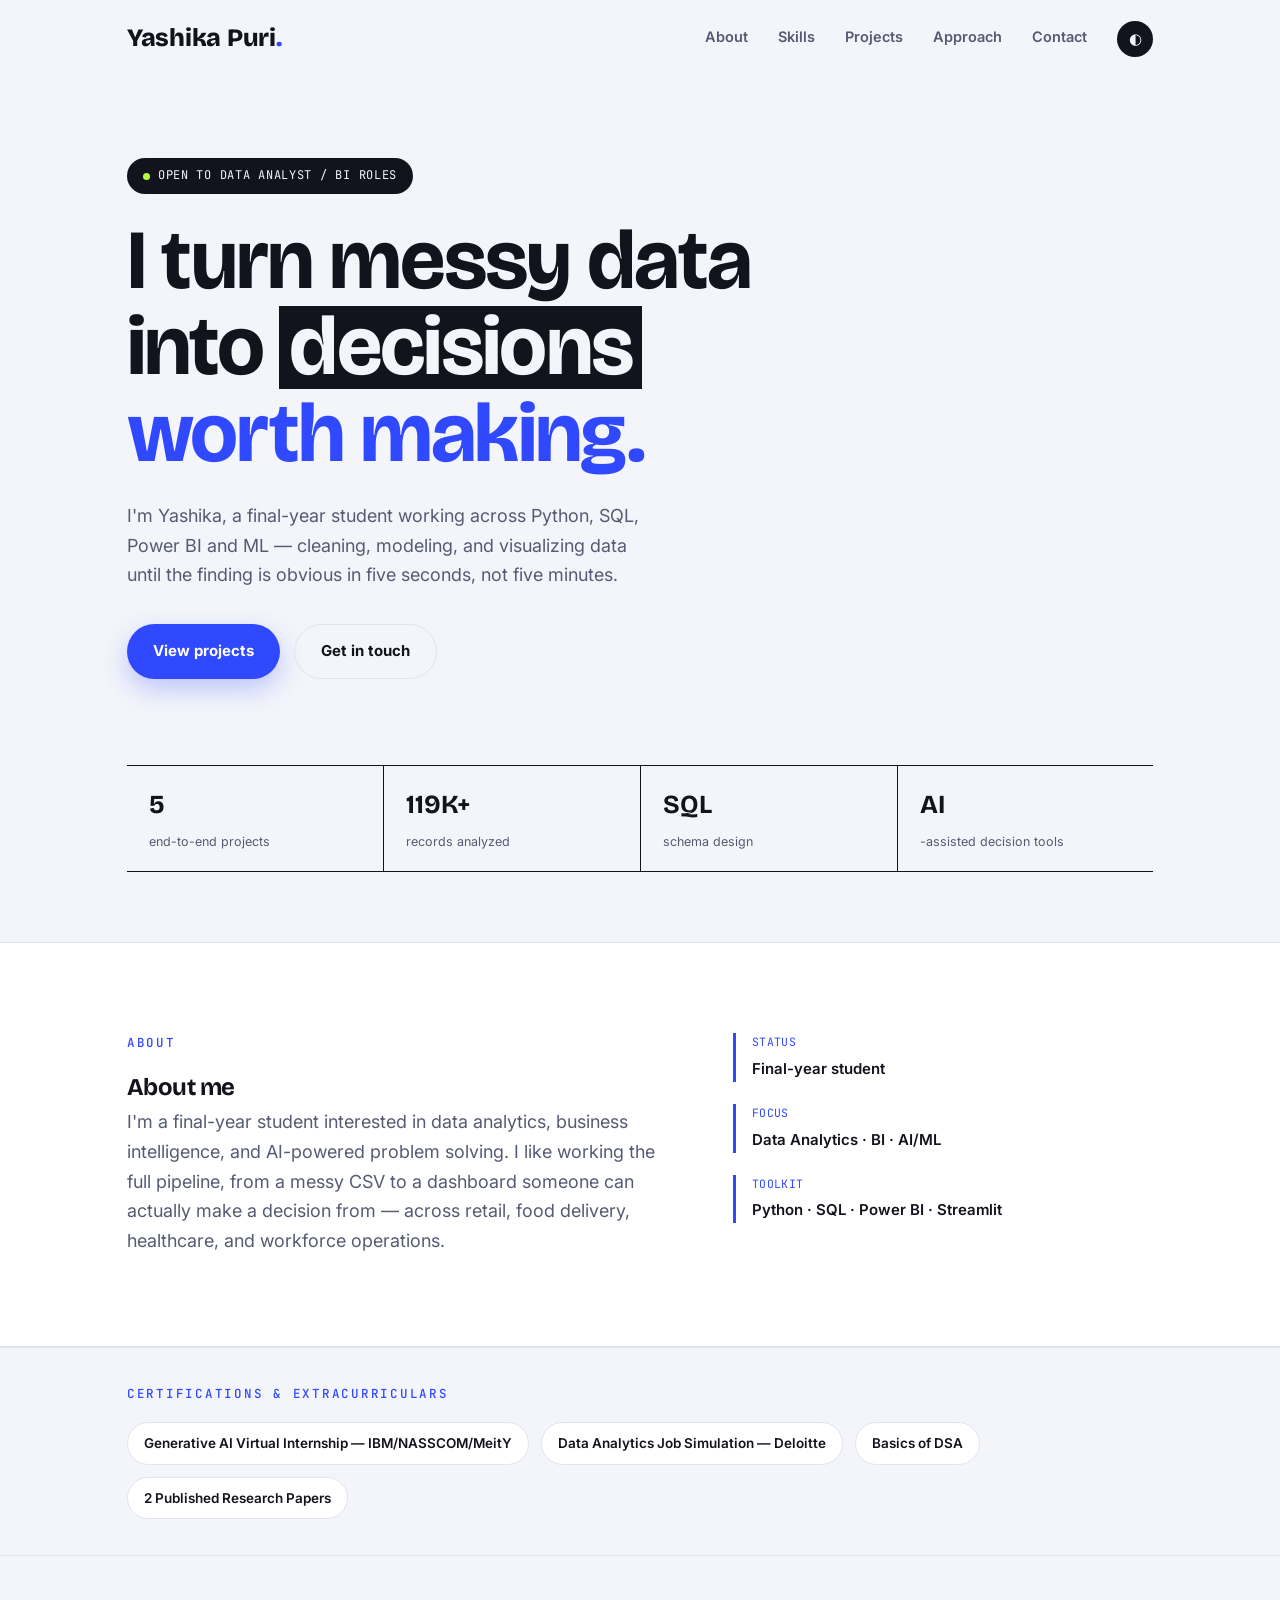
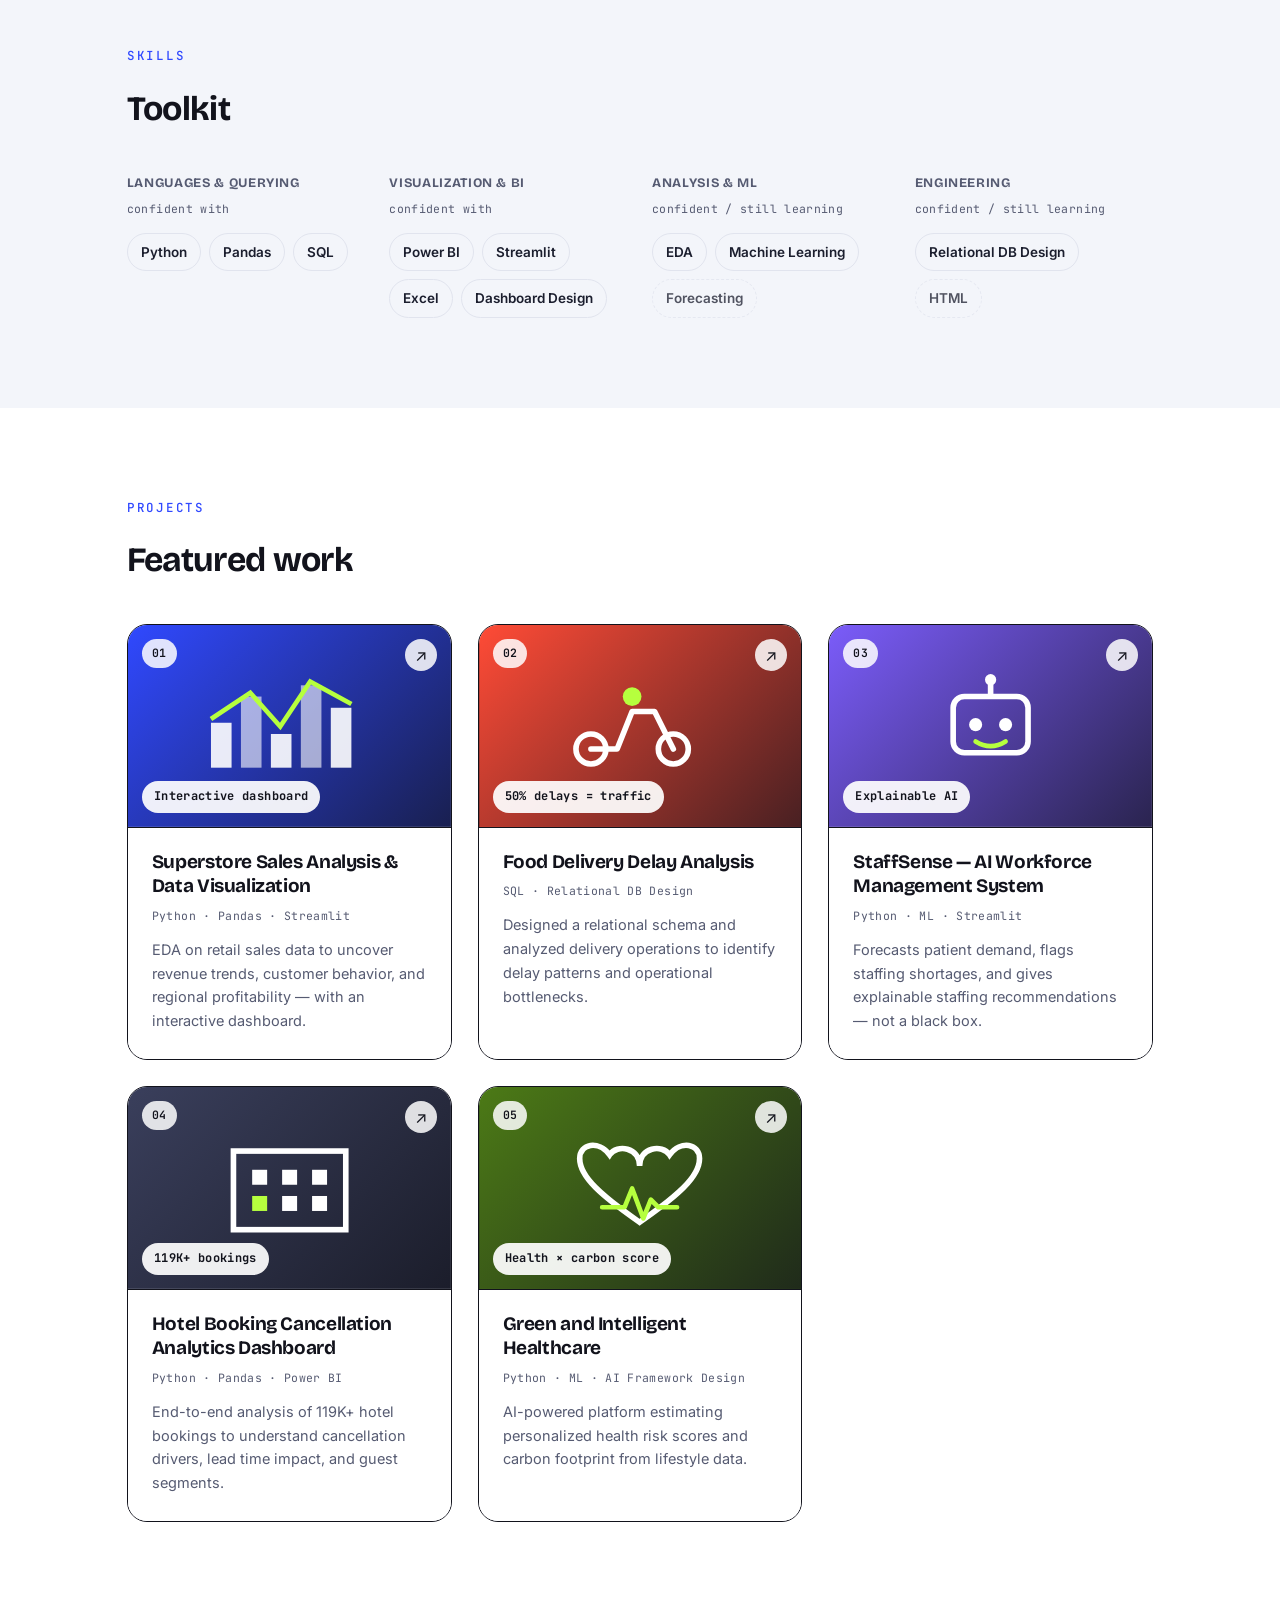
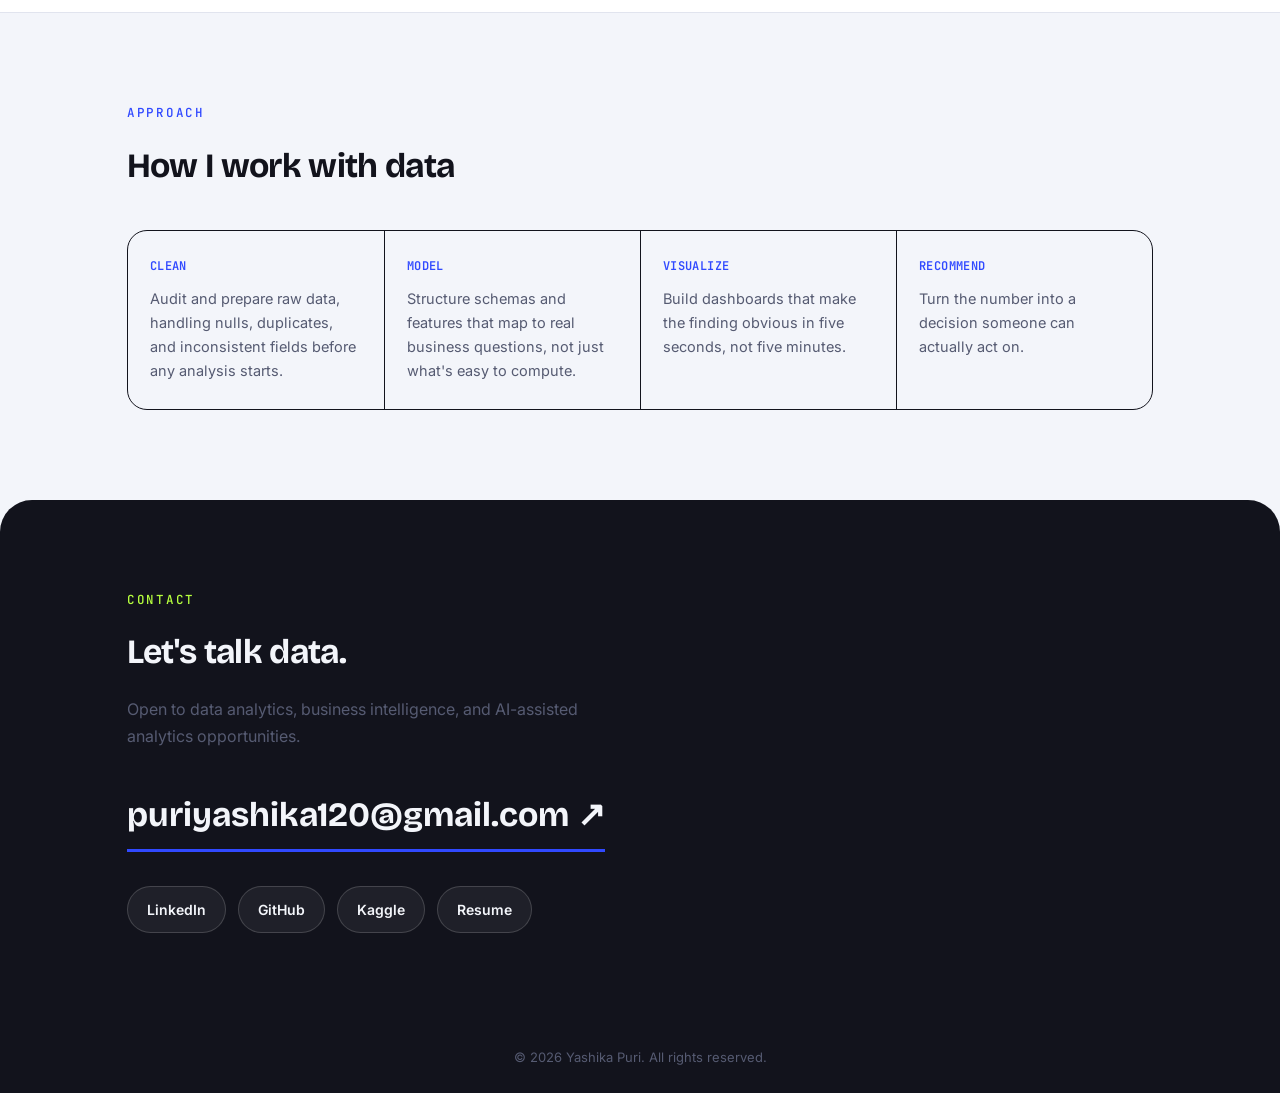
==== index.html @ 53b9def9 "Initial commit: portfolio site" ====
<!DOCTYPE html>
<html lang="en">
<head>
<meta charset="UTF-8" />
<meta name="viewport" content="width=device-width, initial-scale=1.0" />
<title>Yashika Puri | Data & BI Analyst</title>
<meta name="description" content="Yashika Puri — aspiring Data Analyst / BI Analyst. Python, SQL, Power BI, ML and dashboard storytelling.">
<meta property="og:type" content="website">
<meta property="og:title" content="Yashika Puri | Data & BI Analyst">
<meta property="og:description" content="Aspiring Data Analyst / BI Analyst. Python, SQL, Power BI, ML and dashboard storytelling.">
<meta property="og:url" content="YOUR_SITE_URL_HERE">
<meta property="og:image" content="YOUR_SOCIAL_PREVIEW_IMAGE_LINK_HERE">
<meta name="twitter:card" content="summary_large_image">
<meta name="twitter:title" content="Yashika Puri | Data & BI Analyst">
<meta name="twitter:description" content="Aspiring Data Analyst / BI Analyst. Python, SQL, Power BI, ML and dashboard storytelling.">
<meta name="twitter:image" content="YOUR_SOCIAL_PREVIEW_IMAGE_LINK_HERE">
<link rel="icon" type="image/svg+xml" href="favicon.svg">
<link rel="preconnect" href="https://fonts.googleapis.com">
<link rel="preconnect" href="https://fonts.gstatic.com" crossorigin>
<link href="https://fonts.googleapis.com/css2?family=Bricolage+Grotesque:wght@600;700;800&family=Inter:wght@400;500;600;700&family=JetBrains+Mono:wght@500&display=swap" rel="stylesheet">
<link rel="stylesheet" href="styles.css">
<script>
  if (localStorage.getItem('theme') === 'dark') document.documentElement.setAttribute('data-theme','dark');
</script>
</head>
<body>

<header class="site-nav" id="siteNav">
  <div class="nav-inner">
    <a href="#top" class="logo">Yashika Puri<span>.</span></a>
    <nav class="nav-links" id="navLinks">
      <a href="#about">About</a>
      <a href="#skills">Skills</a>
      <a href="#projects">Projects</a>
      <a href="#approach">Approach</a>
      <a href="#contact">Contact</a>
      <button class="theme-toggle" id="themeToggle" aria-label="Toggle dark mode">◐</button>
    </nav>
    <button class="nav-toggle" id="navToggle" aria-label="Toggle menu" aria-expanded="false"><span></span><span></span><span></span></button>
  </div>
</header>

<section class="hero" id="top">
  <div class="hero-grid">
    <div>
      <div class="hero-badge"><span class="pulse"></span> OPEN TO DATA ANALYST / BI ROLES</div>
      <h1>I turn messy data<br>into <span class="block">decisions</span><br><span class="accent">worth making.</span></h1>
      <p class="hero-sub">I'm Yashika, a final-year student working across Python, SQL, Power BI and ML — cleaning, modeling, and visualizing data until the finding is obvious in five seconds, not five minutes.</p>
      <div class="hero-cta">
        <a href="#projects" class="btn btn-primary">View projects</a>
        <a href="#contact" class="btn btn-ghost">Get in touch</a>
      </div>
    </div>
    <div class="hero-strip reveal">
      <div class="cell"><b>5</b><span>end-to-end projects</span></div>
      <div class="cell"><b>119K+</b><span>records analyzed</span></div>
      <div class="cell"><b>SQL</b><span>schema design</span></div>
      <div class="cell"><b>AI</b><span>-assisted decision tools</span></div>
    </div>
  </div>
</section>

<section id="about" class="about">
  <div class="wrap about-grid">
    <div class="reveal">
      <span class="eyebrow">ABOUT</span>
      <h2>About me</h2>
      <p class="about-text">I'm a final-year student interested in data analytics, business intelligence, and AI-powered problem solving. I like working the full pipeline, from a messy CSV to a dashboard someone can actually make a decision from — across retail, food delivery, healthcare, and workforce operations.</p>
    </div>
    <div class="about-meta reveal">
      <div class="row"><span class="mono">STATUS</span><p>Final-year student</p></div>
      <div class="row"><span class="mono">FOCUS</span><p>Data Analytics · BI · AI/ML</p></div>
      <div class="row"><span class="mono">TOOLKIT</span><p>Python · SQL · Power BI · Streamlit</p></div>
    </div>
  </div>
</section>

<section class="cert-strip">
  <div class="wrap">
    <span class="eyebrow reveal">CERTIFICATIONS & EXTRACURRICULARS</span>
    <div class="cert-row reveal">
      <span>Generative AI Virtual Internship — IBM/NASSCOM/MeitY</span>
      <span>Data Analytics Job Simulation — Deloitte</span>
      <span>Basics of DSA</span>
      <span>2 Published Research Papers</span>
    </div>
  </div>
</section>

<section id="skills">
  <div class="wrap">
    <span class="eyebrow reveal">SKILLS</span>
    <h2 class="reveal">Toolkit</h2>
    <div class="skills-cols reveal">
      <div class="skill-group">
        <h4>Languages & querying</h4>
        <span class="sub mono">confident with</span>
        <div class="tags"><span>Python</span><span>Pandas</span><span>SQL</span></div>
      </div>
      <div class="skill-group">
        <h4>Visualization & BI</h4>
        <span class="sub mono">confident with</span>
        <div class="tags"><span>Power BI</span><span>Streamlit</span><span>Excel</span><span>Dashboard Design</span></div>
      </div>
      <div class="skill-group">
        <h4>Analysis & ML</h4>
        <span class="sub mono">confident / still learning</span>
        <div class="tags"><span>EDA</span><span>Machine Learning</span><span class="learning">Forecasting</span></div>
      </div>
      <div class="skill-group">
        <h4>Engineering</h4>
        <span class="sub mono">confident / still learning</span>
        <div class="tags"><span>Relational DB Design</span><span class="learning">HTML</span></div>
      </div>
    </div>
  </div>
</section>

<section id="projects" class="projects">
  <div class="wrap">
    <span class="eyebrow reveal">PROJECTS</span>
    <h2 class="reveal">Featured work</h2>

    <div class="project-list">

      <a class="project t-cobalt reveal" href="projects/superstore-sales.html">
        <div class="project-thumb">
          <span class="project-index mono">01</span>
          <span class="project-arrow">↗</span>
          <span class="project-metric mono">Interactive dashboard</span>
          <svg viewBox="0 0 100 60"><rect x="8" y="28" width="11" height="24" fill="rgba(255,255,255,.9)"/><rect x="24" y="14" width="11" height="38" fill="rgba(255,255,255,.6)"/><rect x="40" y="34" width="11" height="18" fill="rgba(255,255,255,.9)"/><rect x="56" y="8" width="11" height="44" fill="rgba(255,255,255,.6)"/><rect x="72" y="20" width="11" height="32" fill="rgba(255,255,255,.9)"/><path d="M8 26 L29 12 L45 30 L61 6 L83 18" stroke="#B6FF3E" stroke-width="2.5" fill="none"/></svg>
        </div>
        <div class="project-body">
          <h3>Superstore Sales Analysis & Data Visualization</h3>
          <span class="project-tools mono">Python · Pandas · Streamlit</span>
          <p>EDA on retail sales data to uncover revenue trends, customer behavior, and regional profitability — with an interactive dashboard.</p>
        </div>
      </a>

      <a class="project t-coral reveal" href="projects/food-delivery-delay.html">
        <div class="project-thumb">
          <span class="project-index mono">02</span>
          <span class="project-arrow">↗</span>
          <span class="project-metric mono">50% delays = traffic</span>
          <svg viewBox="0 0 100 60"><circle cx="24" cy="42" r="8" fill="none" stroke="#fff" stroke-width="3"/><circle cx="68" cy="42" r="8" fill="none" stroke="#fff" stroke-width="3"/><path d="M24 42 L38 42 L46 22 L58 22 L64 34 L68 42" stroke="#fff" stroke-width="3" fill="none" stroke-linecap="round" stroke-linejoin="round"/><circle cx="46" cy="14" r="5" fill="#B6FF3E"/></svg>
        </div>
        <div class="project-body">
          <h3>Food Delivery Delay Analysis</h3>
          <span class="project-tools mono">SQL · Relational DB Design</span>
          <p>Designed a relational schema and analyzed delivery operations to identify delay patterns and operational bottlenecks.</p>
        </div>
      </a>

      <a class="project t-violet reveal" href="projects/staffsense.html">
        <div class="project-thumb">
          <span class="project-index mono">03</span>
          <span class="project-arrow">↗</span>
          <span class="project-metric mono">Explainable AI</span>
          <svg viewBox="0 0 100 60"><rect x="30" y="14" width="40" height="30" rx="6" fill="none" stroke="#fff" stroke-width="3"/><circle cx="42" cy="29" r="3.5" fill="#fff"/><circle cx="58" cy="29" r="3.5" fill="#fff"/><path d="M42 38 Q50 43 58 38" stroke="#B6FF3E" stroke-width="2.5" fill="none" stroke-linecap="round"/><line x1="50" y1="14" x2="50" y2="6" stroke="#fff" stroke-width="3"/><circle cx="50" cy="5" r="3" fill="#fff"/></svg>
        </div>
        <div class="project-body">
          <h3>StaffSense — AI Workforce Management System</h3>
          <span class="project-tools mono">Python · ML · Streamlit</span>
          <p>Forecasts patient demand, flags staffing shortages, and gives explainable staffing recommendations — not a black box.</p>
        </div>
      </a>

      <a class="project t-ink reveal" href="projects/hotel-booking.html">
        <div class="project-thumb">
          <span class="project-index mono">04</span>
          <span class="project-arrow">↗</span>
          <span class="project-metric mono">119K+ bookings</span>
          <svg viewBox="0 0 100 60"><rect x="20" y="10" width="60" height="42" fill="none" stroke="#fff" stroke-width="3"/><rect x="30" y="20" width="8" height="8" fill="#fff"/><rect x="46" y="20" width="8" height="8" fill="#fff"/><rect x="62" y="20" width="8" height="8" fill="#fff"/><rect x="30" y="34" width="8" height="8" fill="#B6FF3E"/><rect x="46" y="34" width="8" height="8" fill="#fff"/><rect x="62" y="34" width="8" height="8" fill="#fff"/></svg>
        </div>
        <div class="project-body">
          <h3>Hotel Booking Cancellation Analytics Dashboard</h3>
          <span class="project-tools mono">Python · Pandas · Power BI</span>
          <p>End-to-end analysis of 119K+ hotel bookings to understand cancellation drivers, lead time impact, and guest segments.</p>
        </div>
      </a>

      <a class="project t-lime reveal" href="projects/green-healthcare.html">
        <div class="project-thumb">
          <span class="project-index mono">05</span>
          <span class="project-arrow">↗</span>
          <span class="project-metric mono">Health × carbon score</span>
          <svg viewBox="0 0 100 60"><path d="M50 48 C 30 34, 18 24, 18 14 C 18 6, 28 4, 34 12 C 38 6, 50 8, 50 18 C 50 8, 62 6, 66 12 C 72 4, 82 6, 82 14 C 82 24, 70 34, 50 48 Z" fill="none" stroke="#fff" stroke-width="3"/><path d="M30 40 L42 40 L46 30 L52 46 L56 36 L60 40 L70 40" stroke="#B6FF3E" stroke-width="2.5" fill="none" stroke-linecap="round" stroke-linejoin="round"/></svg>
        </div>
        <div class="project-body">
          <h3>Green and Intelligent Healthcare</h3>
          <span class="project-tools mono">Python · ML · AI Framework Design</span>
          <p>AI-powered platform estimating personalized health risk scores and carbon footprint from lifestyle data.</p>
        </div>
      </a>

    </div>
  </div>
</section>

<section id="approach">
  <div class="wrap">
    <span class="eyebrow reveal">APPROACH</span>
    <h2 class="reveal">How I work with data</h2>
    <div class="approach-grid reveal">
      <div class="step"><span class="mono">CLEAN</span><p>Audit and prepare raw data, handling nulls, duplicates, and inconsistent fields before any analysis starts.</p></div>
      <div class="step"><span class="mono">MODEL</span><p>Structure schemas and features that map to real business questions, not just what's easy to compute.</p></div>
      <div class="step"><span class="mono">VISUALIZE</span><p>Build dashboards that make the finding obvious in five seconds, not five minutes.</p></div>
      <div class="step"><span class="mono">RECOMMEND</span><p>Turn the number into a decision someone can actually act on.</p></div>
    </div>
  </div>
</section>

<section id="contact" class="contact">
  <div class="wrap">
    <span class="eyebrow">CONTACT</span>
    <h2>Let's talk data.</h2>
    <p>Open to data analytics, business intelligence, and AI-assisted analytics opportunities.</p>
    <a href="mailto:puriyashika120@gmail.com" class="contact-primary">puriyashika120@gmail.com ↗</a>
    <div class="contact-links">
      <a href="https://www.linkedin.com/in/yashika-puri-83a804294/" target="_blank" rel="noopener">LinkedIn</a>
      <a href="https://github.com/Yashika051" target="_blank" rel="noopener">GitHub</a>
      <a href="https://www.kaggle.com/yashikapuri476" target="_blank" rel="noopener">Kaggle</a>
      <a href="resume.html">Resume</a>
    </div>
  </div>
</section>

<footer>© 2026 Yashika Puri. All rights reserved.</footer>

<script>
  const nav = document.getElementById('siteNav');
  window.addEventListener('scroll', () => nav.classList.toggle('scrolled', window.scrollY > 8));
  const toggle = document.getElementById('navToggle');
  const links = document.getElementById('navLinks');
  toggle.addEventListener('click', () => {
    const open = links.classList.toggle('open');
    toggle.classList.toggle('open', open);
    toggle.setAttribute('aria-expanded', open);
  });
  links.querySelectorAll('a').forEach(a => a.addEventListener('click', () => {
    links.classList.remove('open'); toggle.classList.remove('open'); toggle.setAttribute('aria-expanded', false);
  }));

  const themeToggle = document.getElementById('themeToggle');
  themeToggle.addEventListener('click', () => {
    const isDark = document.documentElement.getAttribute('data-theme') === 'dark';
    if (isDark) { document.documentElement.removeAttribute('data-theme'); localStorage.setItem('theme','light'); }
    else { document.documentElement.setAttribute('data-theme','dark'); localStorage.setItem('theme','dark'); }
  });

  const prefersReduced = window.matchMedia('(prefers-reduced-motion: reduce)').matches;
  const revealEls = document.querySelectorAll('.reveal');
  if (prefersReduced) { revealEls.forEach(el => el.classList.add('in')); }
  else {
    const io = new IntersectionObserver((entries) => entries.forEach(e => { if (e.isIntersecting) { e.target.classList.add('in'); io.unobserve(e.target); } }), { threshold: 0.15 });
    revealEls.forEach(el => io.observe(el));
  }
</script>
</body>
</html>
---- styles.css ----
/* ============ TOKENS ============ */
:root{
  --ink:#12131C;
  --ink-soft:#1B1E2E;
  --slate:#565B72;
  --paper:#F3F5FA;
  --card:#FFFFFF;
  --line:#E1E4EE;
  --cobalt:#3049FF;
  --cobalt-deep:#1F31C4;
  --coral:#FF4B36;
  --violet:#7B5CFA;
  --lime:#B6FF3E;
  --shadow: 0 18px 40px rgba(18,19,28,0.08);
  --shadow-lg: 0 26px 60px rgba(18,19,28,0.16);
  --radius: 20px;
  --maxw: 1180px;
}

[data-theme="dark"]{
  --ink:#F3F5FA;
  --ink-soft:#D8DCEA;
  --slate:#9AA0B8;
  --paper:#0E0F16;
  --card:#171923;
  --line:#2A2D3D;
}

*{ margin:0; padding:0; box-sizing:border-box; }
html{ scroll-behavior:smooth; }

body{
  font-family:'Inter', Arial, sans-serif;
  background:var(--paper);
  color:var(--ink);
  line-height:1.65;
  -webkit-font-smoothing:antialiased;
  transition:background .25s ease, color .25s ease;
}

h1,h2,h3,h4{
  font-family:'Bricolage Grotesque', 'Inter', sans-serif;
  color:var(--ink);
  letter-spacing:-0.02em;
  font-weight:700;
}

.mono{ font-family:'JetBrains Mono', monospace; letter-spacing:0.03em; }

.eyebrow{
  font-family:'JetBrains Mono', monospace;
  font-size:12.5px; font-weight:500;
  letter-spacing:0.14em;
  color:var(--cobalt);
  margin-bottom:14px;
  display:block;
}

a{ color:inherit; }
img,svg{ display:block; max-width:100%; }
.wrap{ max-width:var(--maxw); margin:0 auto; padding:0 6%; }

@media (prefers-reduced-motion: reduce){ *{ animation:none !important; transition:none !important; } }

/* ============ NAV ============ */
header.site-nav{
  position:sticky; top:0; z-index:100;
  background:rgba(243,245,250,0.86);
  backdrop-filter:blur(10px); -webkit-backdrop-filter:blur(10px);
  border-bottom:1px solid transparent;
  transition:border-color .25s ease, box-shadow .25s ease, background .25s ease;
}
[data-theme="dark"] header.site-nav{ background:rgba(14,15,22,0.86); }
header.site-nav.scrolled{ border-bottom-color:var(--line); box-shadow:0 6px 20px rgba(18,19,28,0.05); }
.nav-inner{ max-width:var(--maxw); margin:0 auto; padding:18px 6%; display:flex; align-items:center; justify-content:space-between; gap:16px; }
.logo{ font-family:'Bricolage Grotesque', sans-serif; font-weight:800; font-size:25px; letter-spacing:-0.01em; text-decoration:none; color:var(--ink); }
.logo span{ color:var(--cobalt); }
nav.nav-links{ display:flex; align-items:center; gap:30px; }
nav.nav-links a{ text-decoration:none; font-size:14.5px; font-weight:600; color:var(--slate); position:relative; padding-bottom:3px; transition:color .2s ease; }
nav.nav-links a::after{ content:""; position:absolute; left:0; bottom:0; width:0; height:2px; background:var(--cobalt); transition:width .25s ease; }
nav.nav-links a:hover{ color:var(--ink); }
nav.nav-links a:hover::after{ width:100%; }
.theme-toggle{
  background:var(--ink); color:var(--paper); border:none; cursor:pointer;
  width:36px; height:36px; border-radius:50%; font-size:15px;
  display:flex; align-items:center; justify-content:center;
}
.nav-toggle{ display:none; background:none; border:none; cursor:pointer; width:34px; height:34px; position:relative; }
.nav-toggle span{ position:absolute; left:6px; right:6px; height:2px; background:var(--ink); transition:transform .25s ease, opacity .25s ease; }
.nav-toggle span:nth-child(1){ top:11px; } .nav-toggle span:nth-child(2){ top:17px; } .nav-toggle span:nth-child(3){ top:23px; }
.nav-toggle.open span:nth-child(1){ transform:translateY(6px) rotate(45deg); }
.nav-toggle.open span:nth-child(2){ opacity:0; }
.nav-toggle.open span:nth-child(3){ transform:translateY(-6px) rotate(-45deg); }

/* ============ HERO ============ */
.hero{ padding:80px 0 70px; overflow:hidden; }
.hero-grid{ max-width:var(--maxw); margin:0 auto; padding:0 6%; display:grid; grid-template-columns:1fr; gap:30px; }
.hero-badge{
  display:inline-flex; align-items:center; gap:8px;
  background:var(--ink); color:var(--paper); padding:8px 16px; border-radius:999px;
  font-family:'JetBrains Mono',monospace; font-size:12px; letter-spacing:.06em; margin-bottom:26px;
}
.hero-badge .pulse{ width:7px; height:7px; border-radius:50%; background:var(--lime); }
.hero h1{ font-size:clamp(40px,7vw,84px); line-height:0.98; margin-bottom:26px; max-width:920px; }
.hero h1 .block{ background:var(--ink); color:var(--paper); padding:0 10px; display:inline-block; margin:4px 0; }
.hero h1 .accent{ color:var(--cobalt); }
.hero-sub{ font-size:18px; color:var(--slate); max-width:520px; margin-bottom:34px; }
.hero-cta{ display:flex; gap:14px; flex-wrap:wrap; }
.btn{ display:inline-flex; align-items:center; gap:8px; padding:14px 26px; border-radius:999px; font-weight:700; font-size:15px; text-decoration:none; transition:transform .2s ease, background .2s ease, box-shadow .2s ease; }
.btn-primary{ background:var(--cobalt); color:#fff; box-shadow:0 10px 26px rgba(48,73,255,0.28); }
.btn-primary:hover{ transform:translateY(-2px); background:var(--cobalt-deep); }
.btn-ghost{ background:transparent; color:var(--ink); border:1.5px solid var(--line); }
.btn-ghost:hover{ border-color:var(--ink); transform:translateY(-2px); }

.hero-strip{ margin-top:56px; border-top:1.5px solid var(--ink); border-bottom:1.5px solid var(--ink); display:grid; grid-template-columns:repeat(4,1fr); }
.hero-strip .cell{ padding:18px 22px; border-left:1.5px solid var(--ink); }
.hero-strip .cell:first-child{ border-left:none; }
.hero-strip .cell b{ display:block; font-family:'Bricolage Grotesque',sans-serif; font-size:26px; }
.hero-strip .cell span{ font-size:12.5px; color:var(--slate); }

section{ padding:90px 0; }
section .wrap > h2{ font-size:34px; margin-bottom:16px; }
.reveal{ opacity:0; transform:translateY(20px); transition:opacity .6s ease, transform .6s ease; }
.reveal.in{ opacity:1; transform:translateY(0); }

/* ABOUT */
.about{ background:var(--card); border-top:1px solid var(--line); border-bottom:1px solid var(--line); }
.about-grid{ display:grid; grid-template-columns:1.3fr 1fr; gap:60px; align-items:start; }
.about-text{ font-size:18px; color:var(--slate); max-width:560px; }
.about-meta{ display:flex; flex-direction:column; gap:22px; }
.about-meta .row{ border-left:3px solid var(--cobalt); padding-left:16px; }
.about-meta .row span.mono{ display:block; font-size:11.5px; color:var(--cobalt); margin-bottom:5px; }
.about-meta .row p{ font-size:15px; color:var(--ink); font-weight:600; }

/* CERTIFICATIONS STRIP */
.cert-strip{ background:var(--paper); border-top:1px solid var(--line); border-bottom:1px solid var(--line); padding:36px 0; }
.cert-row{ display:flex; flex-wrap:wrap; gap:12px; margin-top:18px; }
.cert-row span{ background:var(--card); border:1.5px solid var(--line); padding:9px 16px; border-radius:999px; font-size:13.5px; font-weight:600; }

/* SKILLS */
.skills-cols{ display:grid; grid-template-columns:repeat(4,1fr); gap:24px; margin-top:36px; }
.skill-group h4{ font-size:13px; font-weight:700; margin-bottom:6px; color:var(--slate); text-transform:uppercase; letter-spacing:.05em; }
.skill-group .sub{ font-size:11.5px; color:var(--slate); margin-bottom:14px; display:block; }
.tags{ display:flex; flex-wrap:wrap; gap:8px; }
.tags span{ background:var(--paper); border:1.5px solid var(--line); padding:7px 13px; border-radius:999px; font-size:13.5px; font-weight:600; color:var(--ink-soft); transition:border-color .2s ease, transform .2s ease, background .2s ease; }
.tags span:hover{ border-color:var(--ink); transform:translateY(-2px); background:var(--ink); color:var(--paper); }
.tags span.learning{ border-style:dashed; opacity:.75; }

/* PROJECTS */
.projects{ background:var(--card); border-bottom:1px solid var(--line); }
.project-list{ display:grid; grid-template-columns:repeat(auto-fit, minmax(300px,1fr)); gap:26px; margin-top:36px; }
.project{
  position:relative; text-decoration:none; color:inherit;
  border:1.5px solid var(--ink); border-radius:var(--radius); overflow:hidden;
  display:flex; flex-direction:column; background:var(--paper);
  transition:transform .25s ease, box-shadow .25s ease;
}
.project:hover{ transform:translateY(-6px); box-shadow:var(--shadow-lg); }
.project-thumb{ position:relative; aspect-ratio:16/10; display:flex; align-items:center; justify-content:center; overflow:hidden; background-size:cover; background-position:center; }
.project-thumb svg{ width:58%; height:58%; }
.project-thumb img{ width:100%; height:100%; object-fit:cover; }
.project-index{ position:absolute; top:14px; left:14px; background:rgba(255,255,255,0.85); color:#12131C; font-family:'JetBrains Mono',monospace; font-size:11.5px; padding:5px 10px; border-radius:999px; font-weight:600; }
.project-arrow{ position:absolute; top:14px; right:14px; width:32px; height:32px; border-radius:50%; background:rgba(255,255,255,0.85); display:flex; align-items:center; justify-content:center; transition:transform .25s ease; }
.project:hover .project-arrow{ transform:rotate(45deg); }
.project-metric{ position:absolute; bottom:14px; left:14px; background:rgba(255,255,255,0.92); color:#12131C; font-size:12px; font-weight:700; padding:6px 12px; border-radius:999px; }
.project-body{ padding:22px 24px 26px; display:flex; flex-direction:column; flex:1; border-top:1.5px solid var(--ink); background:var(--card); }
.project h3{ font-size:19px; margin-bottom:8px; line-height:1.28; }
.project-tools{ font-size:11.5px; color:var(--slate); margin-bottom:12px; display:block; }
.project p{ color:var(--slate); font-size:14.5px; }

.project.t-cobalt .project-thumb{ background-image:linear-gradient(135deg, var(--cobalt) 0%, #12131C 130%); }
.project.t-coral .project-thumb{ background-image:linear-gradient(135deg, var(--coral) 0%, #12131C 130%); }
.project.t-violet .project-thumb{ background-image:linear-gradient(135deg, var(--violet) 0%, #12131C 130%); }
.project.t-lime .project-thumb{ background-image:linear-gradient(135deg, #4C7A16 0%, #12131C 130%); }
.project.t-ink .project-thumb{ background-image:linear-gradient(135deg, #3A3F5C 0%, #12131C 130%); }

/* APPROACH */
.approach-grid{ display:grid; grid-template-columns:repeat(4,1fr); gap:0; margin-top:36px; border:1.5px solid var(--ink); border-radius:var(--radius); overflow:hidden; }
.approach-grid .step{ padding:26px 22px; border-left:1.5px solid var(--ink); }
.approach-grid .step:first-child{ border-left:none; }
.approach-grid .step span.mono{ display:block; font-size:12px; color:var(--cobalt); margin-bottom:10px; font-weight:600; }
.approach-grid .step p{ font-size:14.5px; color:var(--slate); }

/* CONTACT */
.contact{ background:var(--ink); color:var(--paper); border-radius:32px 32px 0 0; }
.contact .eyebrow{ color:var(--lime); }
.contact h2{ color:var(--paper); font-size:38px; margin-bottom:14px; }
.contact > .wrap > p{ color:var(--slate); font-size:16px; max-width:520px; margin-bottom:38px; }
.contact-primary{ font-family:'Bricolage Grotesque', sans-serif; font-size:clamp(24px,3.4vw,34px); font-weight:700; text-decoration:none; color:var(--paper); border-bottom:3px solid var(--cobalt); padding-bottom:6px; display:inline-block; margin-bottom:34px; transition:color .2s ease, border-color .2s ease; }
.contact-primary:hover{ color:var(--lime); border-color:var(--lime); }
.contact-links{ display:flex; gap:12px; flex-wrap:wrap; }
.contact-links a{ background:rgba(255,255,255,0.06); border:1px solid rgba(255,255,255,0.16); padding:11px 19px; border-radius:999px; text-decoration:none; font-weight:600; font-size:14px; transition:background .2s ease, transform .2s ease; }
.contact-links a:hover{ background:rgba(255,255,255,0.16); transform:translateY(-2px); }

footer{ background:var(--ink); text-align:center; padding:24px; color:var(--slate); font-size:13px; }

/* ============ PROJECT DETAIL PAGE ============ */
.detail-hero{ padding:56px 0 60px; }
.back-link{ display:inline-flex; align-items:center; gap:8px; font-size:13.5px; font-weight:700; text-decoration:none; color:var(--slate); margin-bottom:28px; }
.back-link:hover{ color:var(--ink); }
.detail-hero-grid{ display:grid; grid-template-columns:1.1fr 0.9fr; gap:50px; align-items:center; }
.detail-hero h1{ font-size:clamp(30px,4.4vw,48px); line-height:1.06; margin-bottom:18px; }
.detail-tools{ display:block; font-family:'JetBrains Mono',monospace; font-size:12.5px; color:var(--cobalt); margin-bottom:16px; }
.detail-sub{ font-size:17px; color:var(--slate); max-width:520px; margin-bottom:30px; }
.detail-visual{ aspect-ratio:4/3; border-radius:var(--radius); border:1.5px solid var(--ink); display:flex; align-items:center; justify-content:center; overflow:hidden; background-size:cover; background-position:center; }
.detail-visual svg{ width:52%; height:52%; }
.detail-visual img{ width:100%; height:100%; object-fit:cover; }
.detail-body{ padding:70px 0; background:var(--card); border-top:1px solid var(--line); }
.detail-body-grid{ display:grid; grid-template-columns:1.4fr 1fr; gap:60px; }
.detail-body h2{ font-size:22px; margin-bottom:18px; }
.detail-body .lede{ font-size:17px; color:var(--slate); margin-bottom:30px; }
.detail-body ul{ margin:0 0 30px 0; list-style:none; display:flex; flex-direction:column; gap:14px; }
.detail-body ul li{ padding-left:26px; position:relative; font-size:15px; color:var(--ink-soft); }
.detail-body ul li::before{ content:"→"; position:absolute; left:0; color:var(--cobalt); font-weight:700; }
.detail-side{ display:flex; flex-direction:column; gap:20px; }
.side-card{ border:1.5px solid var(--ink); border-radius:16px; padding:20px; }
.side-card span.mono{ display:block; font-size:11px; color:var(--cobalt); margin-bottom:8px; }
.side-card p{ font-size:14px; color:var(--ink-soft); font-weight:600; }
.side-card a.btn{ width:100%; justify-content:center; margin-top:4px; }

/* RESUME PAGE */
.resume-wrap{ max-width:820px; margin:0 auto; padding:70px 6% 100px; }
.resume-head{ display:flex; justify-content:space-between; align-items:flex-end; gap:20px; border-bottom:2px solid var(--ink); padding-bottom:22px; margin-bottom:34px; flex-wrap:wrap; }
.resume-head h1{ font-size:34px; }
.resume-head p{ color:var(--slate); font-size:14.5px; margin-top:6px; }
.resume-section{ margin-bottom:34px; }
.resume-section h2{ font-size:15px; text-transform:uppercase; letter-spacing:.06em; color:var(--cobalt); margin-bottom:14px; }
.resume-item{ margin-bottom:16px; }
.resume-item .r-title{ font-weight:700; font-size:15.5px; }
.resume-item .r-meta{ font-size:13px; color:var(--slate); margin-bottom:6px; }
.resume-item p{ font-size:14.5px; color:var(--ink-soft); }
@media print{
  header.site-nav, footer, .btn-ghost{ display:none !important; }
  body{ background:#fff; color:#000; }
}

/* 404 handled via .nf-* inline in 404.html */

@media (max-width:980px){
  .about-grid, .detail-hero-grid, .detail-body-grid{ grid-template-columns:1fr; }
  .skills-cols{ grid-template-columns:1fr 1fr; }
  .approach-grid{ grid-template-columns:1fr 1fr; }
  .hero-strip{ grid-template-columns:1fr 1fr; }
}
@media (max-width:720px){
  .nav-toggle{ display:block; }
  nav.nav-links{ position:absolute; top:100%; left:0; right:0; background:var(--paper); border-bottom:1px solid var(--line); flex-direction:column; align-items:flex-start; gap:0; max-height:0; overflow:hidden; transition:max-height .3s ease; }
  nav.nav-links.open{ max-height:360px; }
  nav.nav-links a{ padding:16px 6%; border-top:1px solid var(--line); width:100%; }
  nav.nav-links a::after{ display:none; }
  .theme-toggle{ margin:16px 6%; }
  section{ padding:60px 0; }
  .skills-cols{ grid-template-columns:1fr; }
  .approach-grid{ grid-template-columns:1fr; }
  .hero-strip{ grid-template-columns:1fr 1fr; }
}
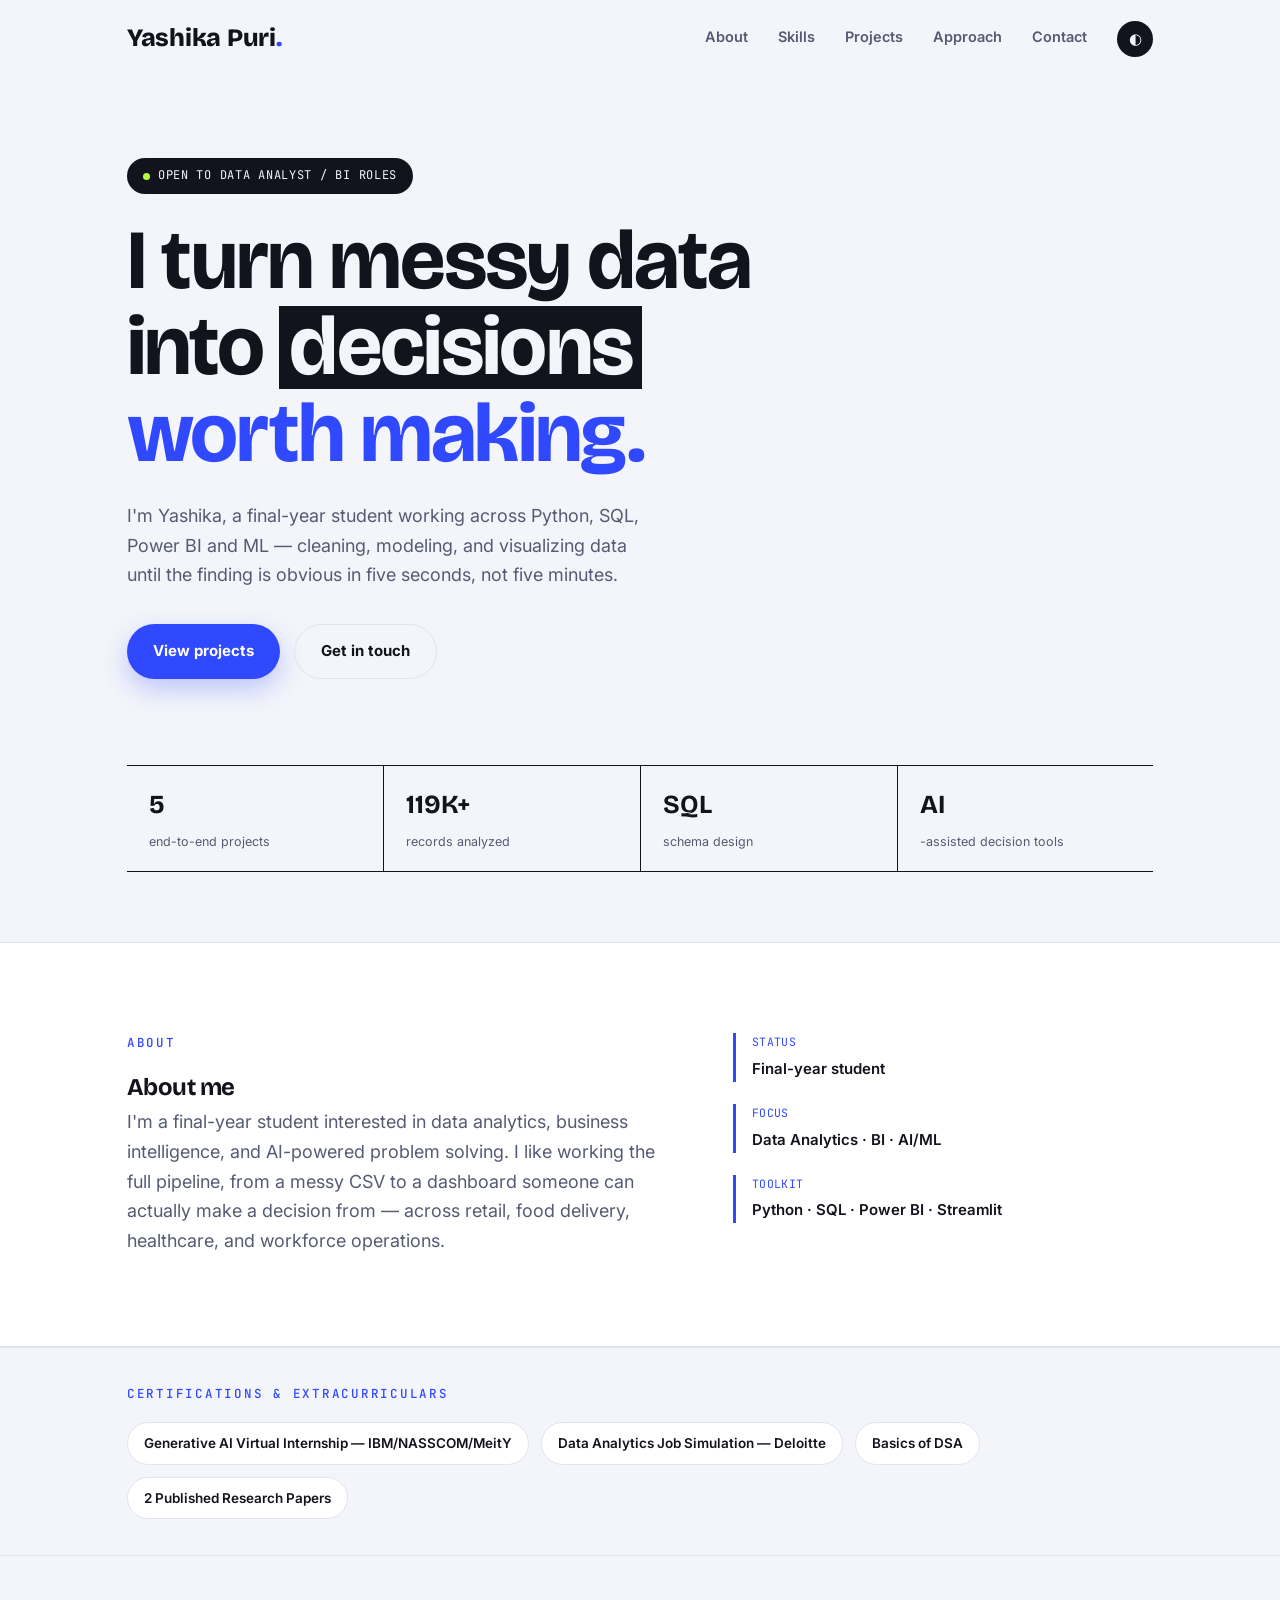
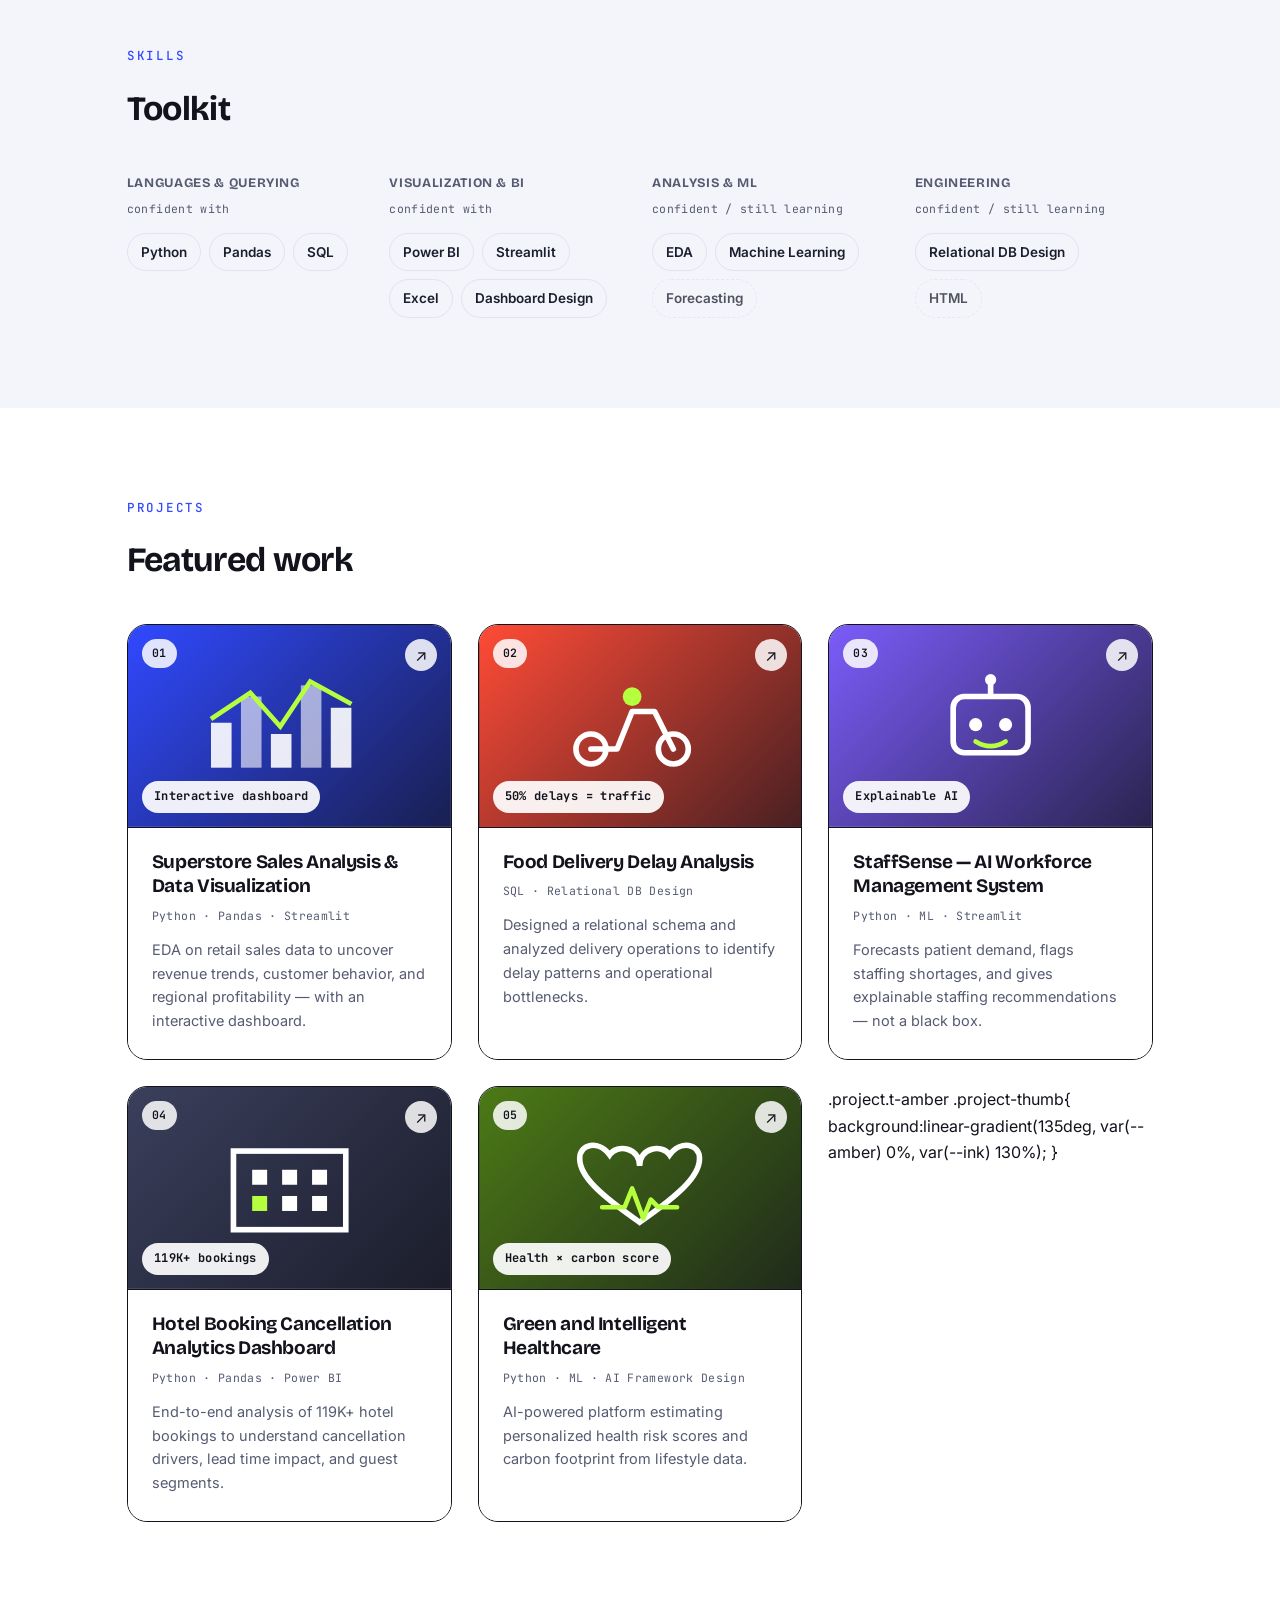
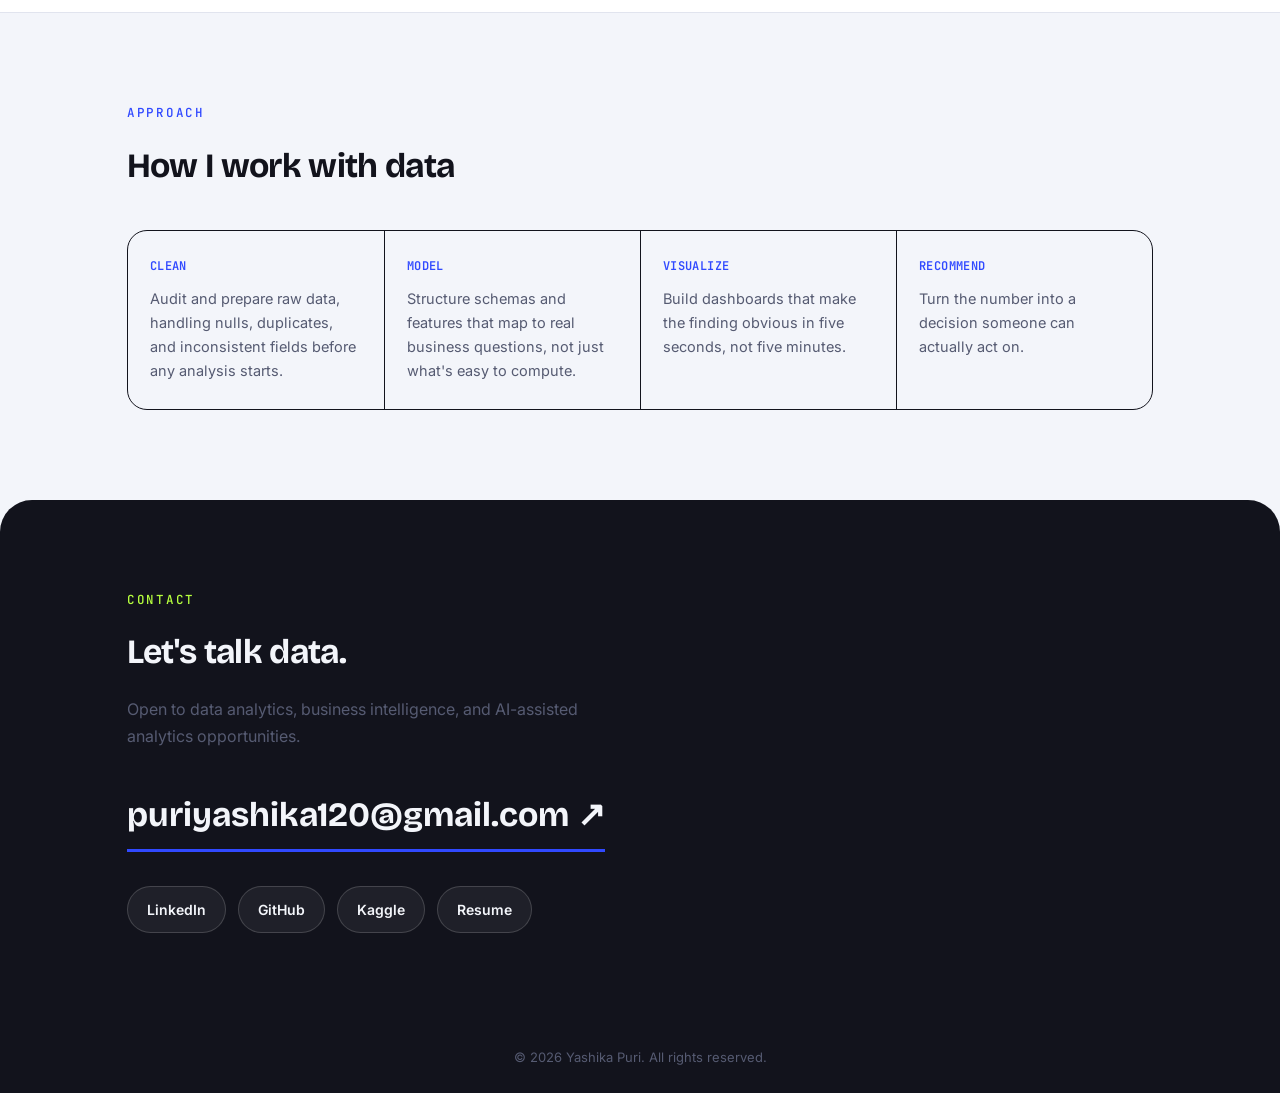
==== commit 9f4161cf: "Add Spotify Track Popularity Analysis project" ====
--- a/index.html
+++ b/index.html
@@ -193,6 +193,8 @@
         </div>
       </a>
 
+      .project.t-amber .project-thumb{ background:linear-gradient(135deg, var(--amber) 0%, var(--ink) 130%); }
+
     </div>
   </div>
 </section>
--- a/styles.css
+++ b/styles.css
@@ -15,6 +15,7 @@
   --shadow-lg: 0 26px 60px rgba(18,19,28,0.16);
   --radius: 20px;
   --maxw: 1180px;
+  --amber:#F5A623;
 }
 
 [data-theme="dark"]{
@@ -173,7 +174,7 @@
 .project.t-violet .project-thumb{ background-image:linear-gradient(135deg, var(--violet) 0%, #12131C 130%); }
 .project.t-lime .project-thumb{ background-image:linear-gradient(135deg, #4C7A16 0%, #12131C 130%); }
 .project.t-ink .project-thumb{ background-image:linear-gradient(135deg, #3A3F5C 0%, #12131C 130%); }
-
+.project.t-amber .project-thumb{ background:linear-gradient(135deg, var(--amber) 0%, var(--ink) 130%); }
 /* APPROACH */
 .approach-grid{ display:grid; grid-template-columns:repeat(4,1fr); gap:0; margin-top:36px; border:1.5px solid var(--ink); border-radius:var(--radius); overflow:hidden; }
 .approach-grid .step{ padding:26px 22px; border-left:1.5px solid var(--ink); }
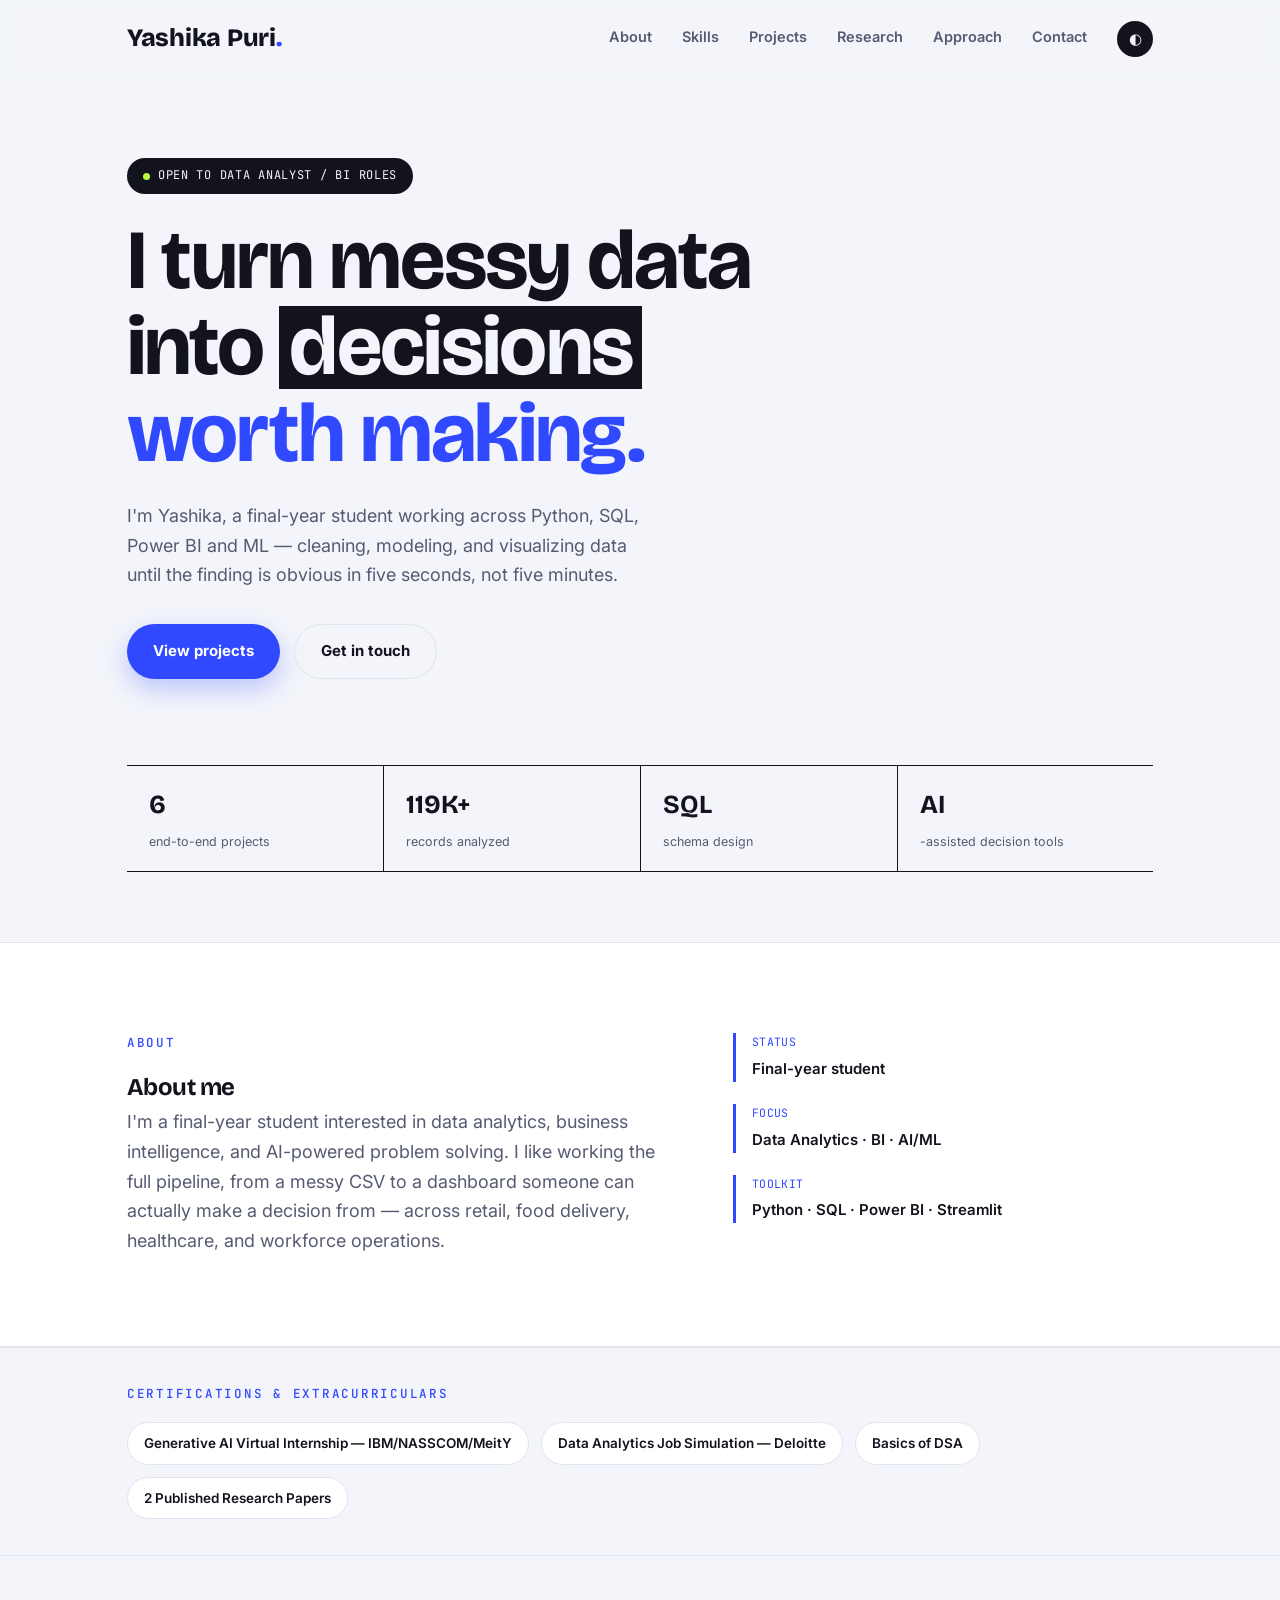
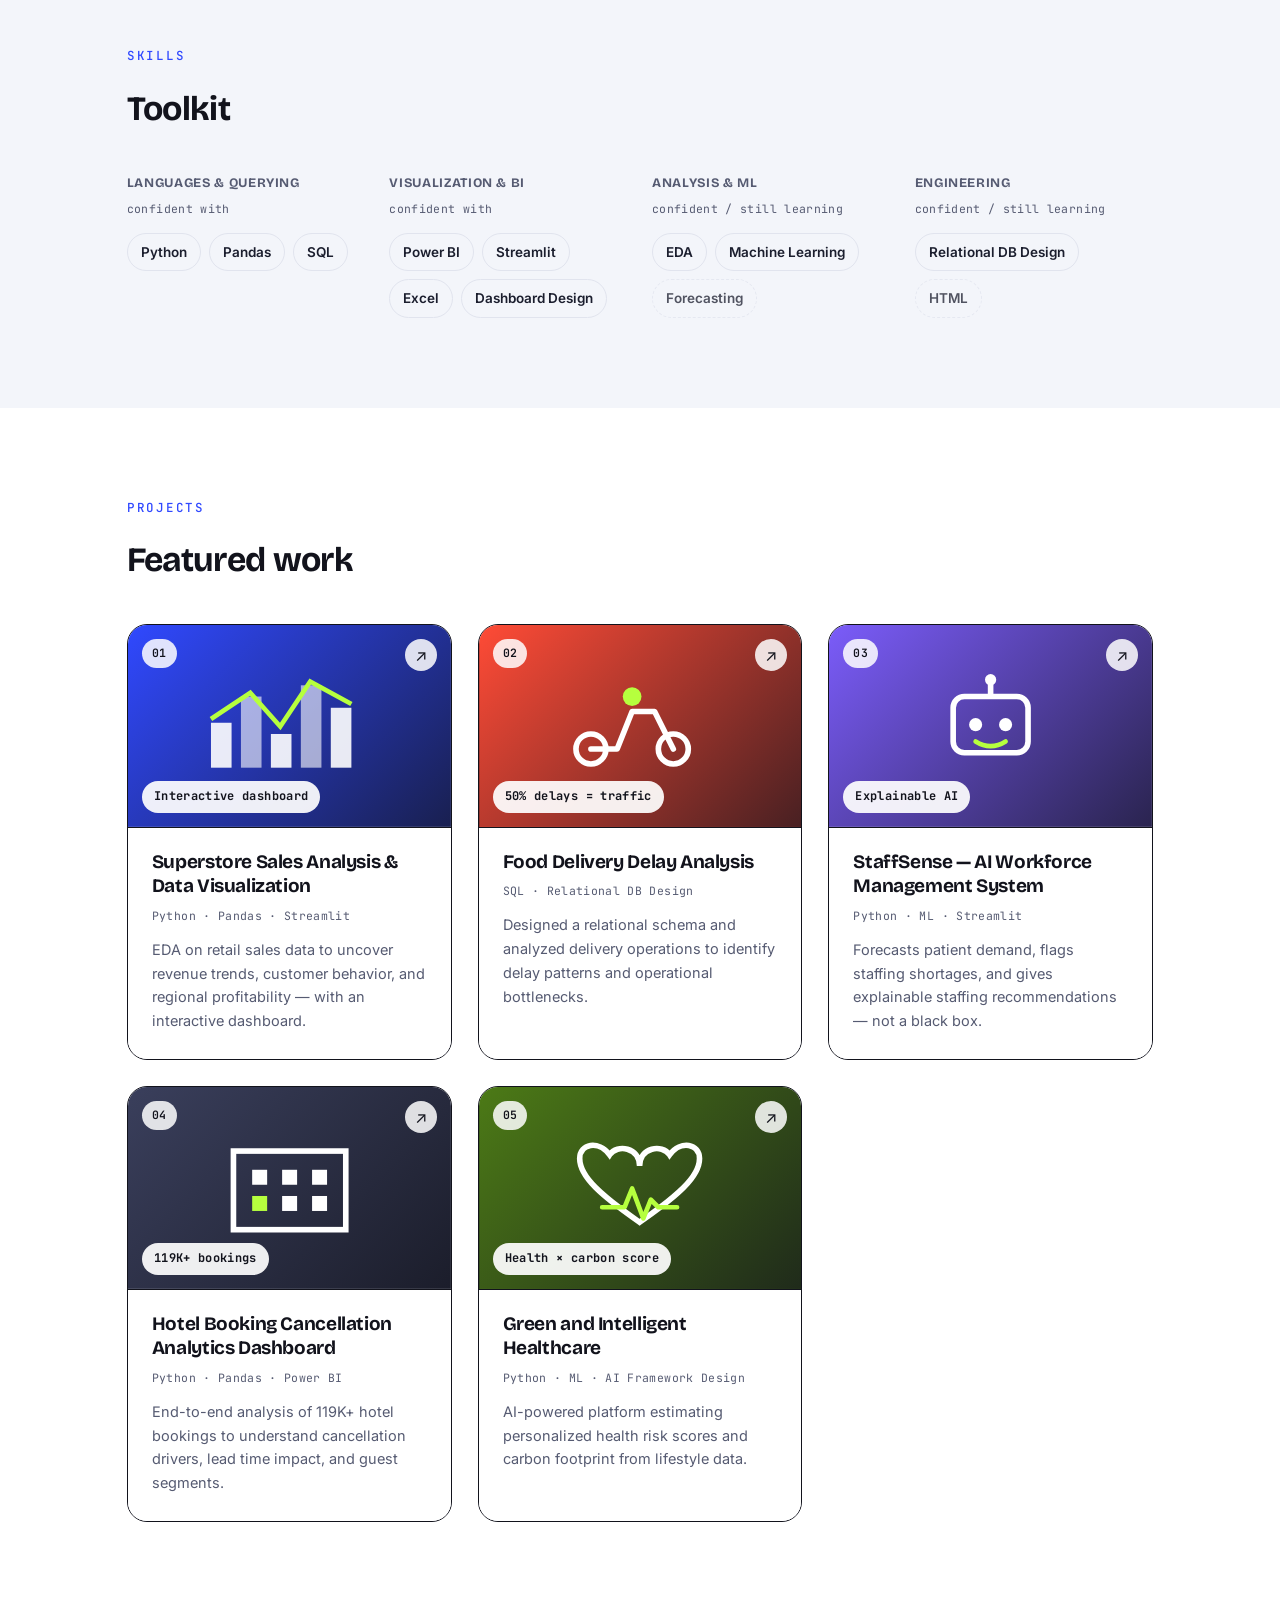
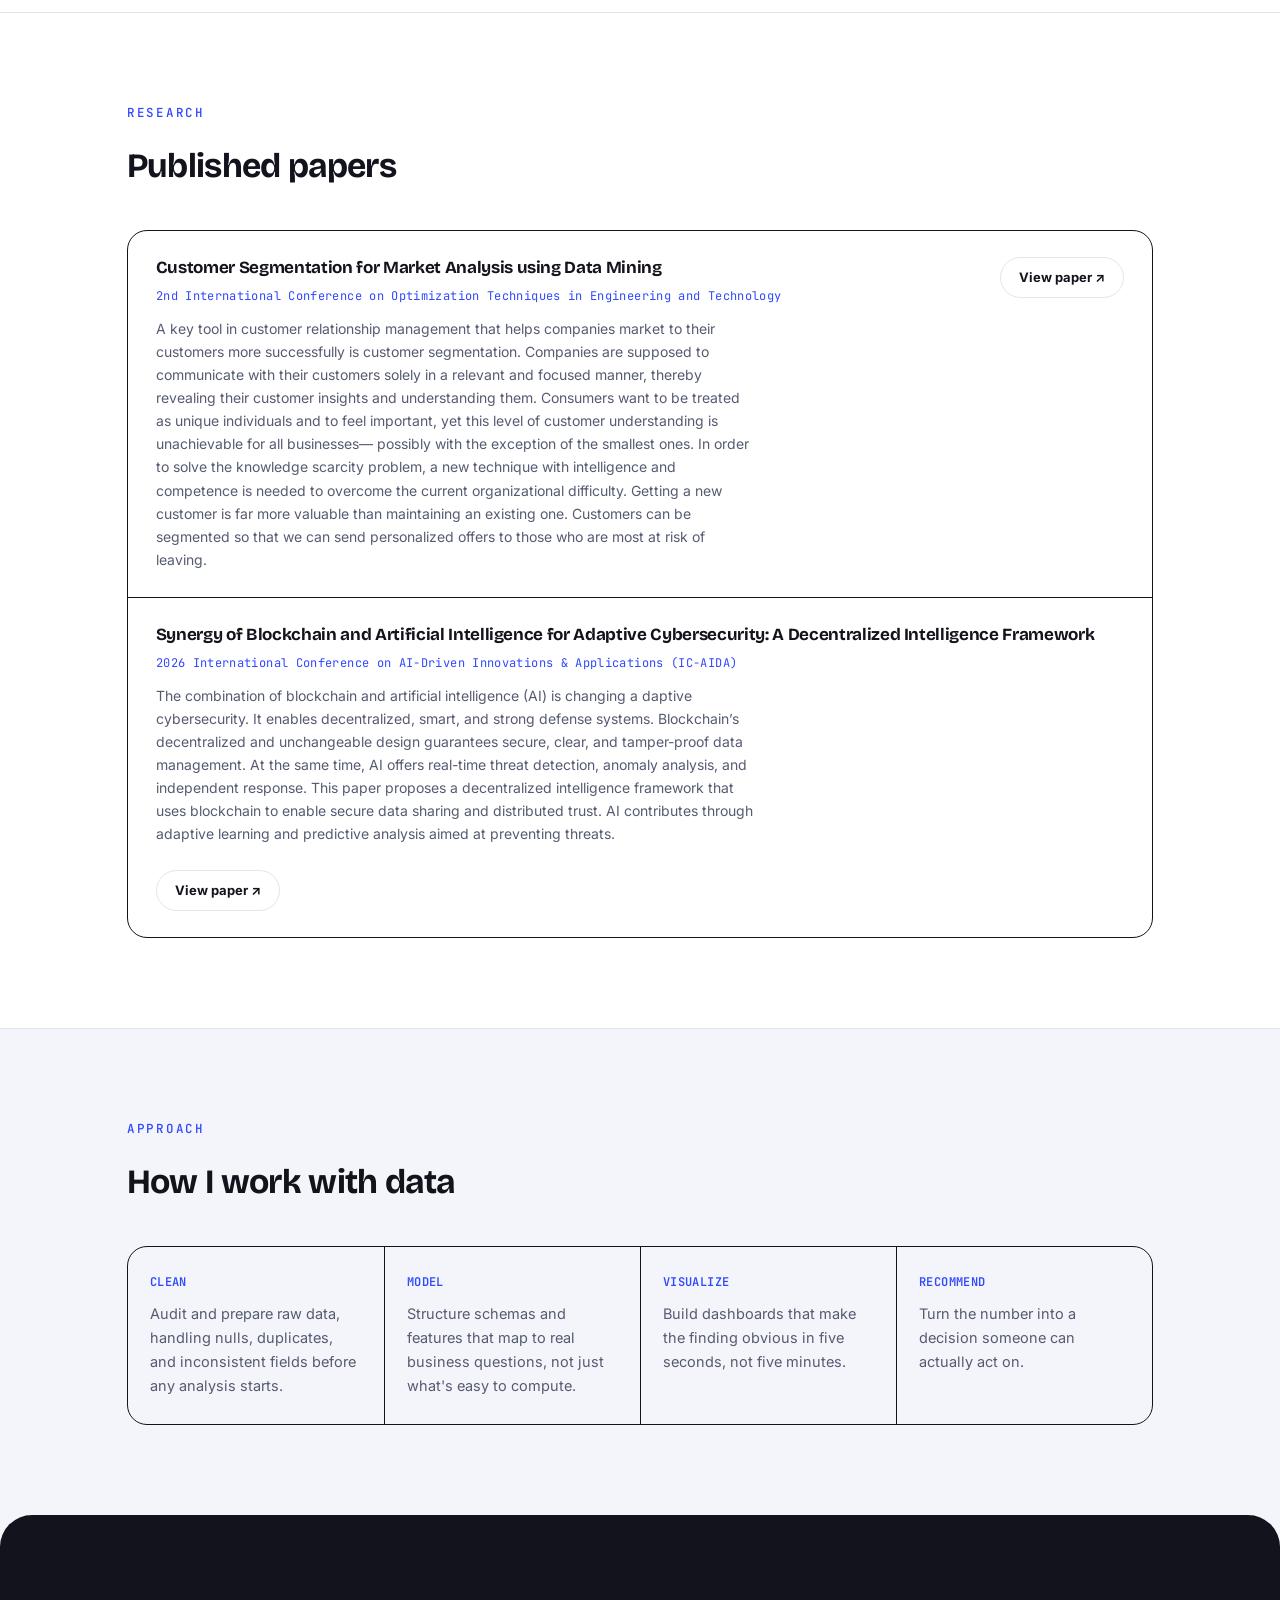
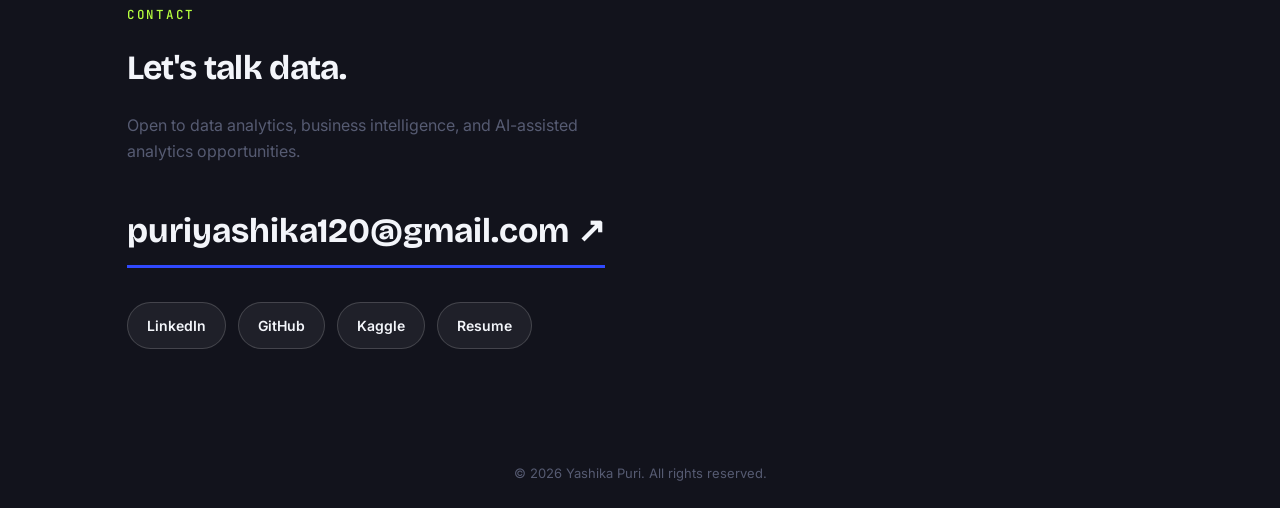
==== commit 2c02e801: "Add research section" ====
--- a/index.html
+++ b/index.html
@@ -32,6 +32,7 @@
       <a href="#about">About</a>
       <a href="#skills">Skills</a>
       <a href="#projects">Projects</a>
+      <a href="#research">Research</a>
       <a href="#approach">Approach</a>
       <a href="#contact">Contact</a>
       <button class="theme-toggle" id="themeToggle" aria-label="Toggle dark mode">◐</button>
@@ -52,7 +53,7 @@
       </div>
     </div>
     <div class="hero-strip reveal">
-      <div class="cell"><b>5</b><span>end-to-end projects</span></div>
+      <div class="cell"><b>6</b><span>end-to-end projects</span></div>
       <div class="cell"><b>119K+</b><span>records analyzed</span></div>
       <div class="cell"><b>SQL</b><span>schema design</span></div>
       <div class="cell"><b>AI</b><span>-assisted decision tools</span></div>
@@ -193,7 +194,35 @@
         </div>
       </a>
 
-      .project.t-amber .project-thumb{ background:linear-gradient(135deg, var(--amber) 0%, var(--ink) 130%); }
+      
+
+    </div>
+  </div>
+</section>
+
+<section id="research" class="research">
+  <div class="wrap">
+    <span class="eyebrow reveal">RESEARCH</span>
+    <h2 class="reveal">Published papers</h2>
+    <div class="research-list reveal">
+
+      <div class="research-item">
+        <div>
+          <h3>Customer Segmentation for Market Analysis using Data Mining</h3>
+          <span class="r-venue mono">2nd International Conference on Optimization Techniques in Engineering and Technology</span>
+          <p>A key tool in customer relationship management that helps companies market to their customers more successfully is customer segmentation. Companies are supposed to communicate with their customers solely in a relevant and focused manner, thereby revealing their customer insights and understanding them. Consumers want to be treated as unique individuals and to feel important, yet this level of customer understanding is unachievable for all businesses— possibly with the exception of the smallest ones. In order to solve the knowledge scarcity problem, a new technique with intelligence and competence is needed to overcome the current organizational difficulty. Getting a new customer is far more valuable than maintaining an existing one. Customers can be segmented so that we can send personalized offers to those who are most at risk of leaving.</p>
+        </div>
+        <a href="https://scholar.google.com/citations?view_op=view_citation&hl=en&user=k00GSzIAAAAJ&authuser=1&citation_for_view=k00GSzIAAAAJ:u-x6o8ySG0sC" target="_blank" rel="noopener" class="btn btn-ghost">View paper ↗</a>
+      </div>
+
+      <div class="research-item">
+        <div>
+          <h3>Synergy of Blockchain and Artificial Intelligence for Adaptive Cybersecurity: A Decentralized Intelligence Framework</h3>
+          <span class="r-venue mono">2026 International Conference on AI-Driven Innovations & Applications (IC-AIDA)</span>
+          <p>The combination of blockchain and artificial intelligence (AI) is changing a daptive cybersecurity. It enables decentralized, smart, and strong defense systems. Blockchain’s decentralized and unchangeable design guarantees secure, clear, and tamper-proof data management. At the same time, AI offers real-time threat detection, anomaly analysis, and independent response. This paper proposes a decentralized intelligence framework that uses blockchain to enable secure data sharing and distributed trust. AI contributes through adaptive learning and predictive analysis aimed at preventing threats.</p>
+        </div>
+        <a href="https://scholar.google.com/citations?view_op=view_citation&hl=en&user=k00GSzIAAAAJ&authuser=1&citation_for_view=k00GSzIAAAAJ:u5HHmVD_uO8C" target="_blank" rel="noopener" class="btn btn-ghost">View paper ↗</a>
+      </div>
 
     </div>
   </div>
--- a/styles.css
+++ b/styles.css
@@ -175,6 +175,18 @@
 .project.t-lime .project-thumb{ background-image:linear-gradient(135deg, #4C7A16 0%, #12131C 130%); }
 .project.t-ink .project-thumb{ background-image:linear-gradient(135deg, #3A3F5C 0%, #12131C 130%); }
 .project.t-amber .project-thumb{ background:linear-gradient(135deg, var(--amber) 0%, var(--ink) 130%); }
+
+
+/* RESEARCH */
+.research{ background:var(--card); border-bottom:1px solid var(--line); }
+.research-list{ display:flex; flex-direction:column; gap:0; margin-top:36px; border:1.5px solid var(--ink); border-radius:var(--radius); overflow:hidden; }
+.research-item{ padding:26px 28px; border-bottom:1.5px solid var(--ink); display:flex; justify-content:space-between; align-items:flex-start; gap:24px; flex-wrap:wrap; }
+.research-item:last-child{ border-bottom:none; }
+.research-item h3{ font-size:17px; margin-bottom:8px; line-height:1.3; }
+.research-item .r-venue{ font-family:'JetBrains Mono',monospace; font-size:12px; color:var(--cobalt); margin-bottom:10px; display:block; }
+.research-item p{ font-size:14px; color:var(--slate); max-width:600px; }
+.research-item .btn{ padding:9px 18px; font-size:13px; flex-shrink:0; }
+
 /* APPROACH */
 .approach-grid{ display:grid; grid-template-columns:repeat(4,1fr); gap:0; margin-top:36px; border:1.5px solid var(--ink); border-radius:var(--radius); overflow:hidden; }
 .approach-grid .step{ padding:26px 22px; border-left:1.5px solid var(--ink); }
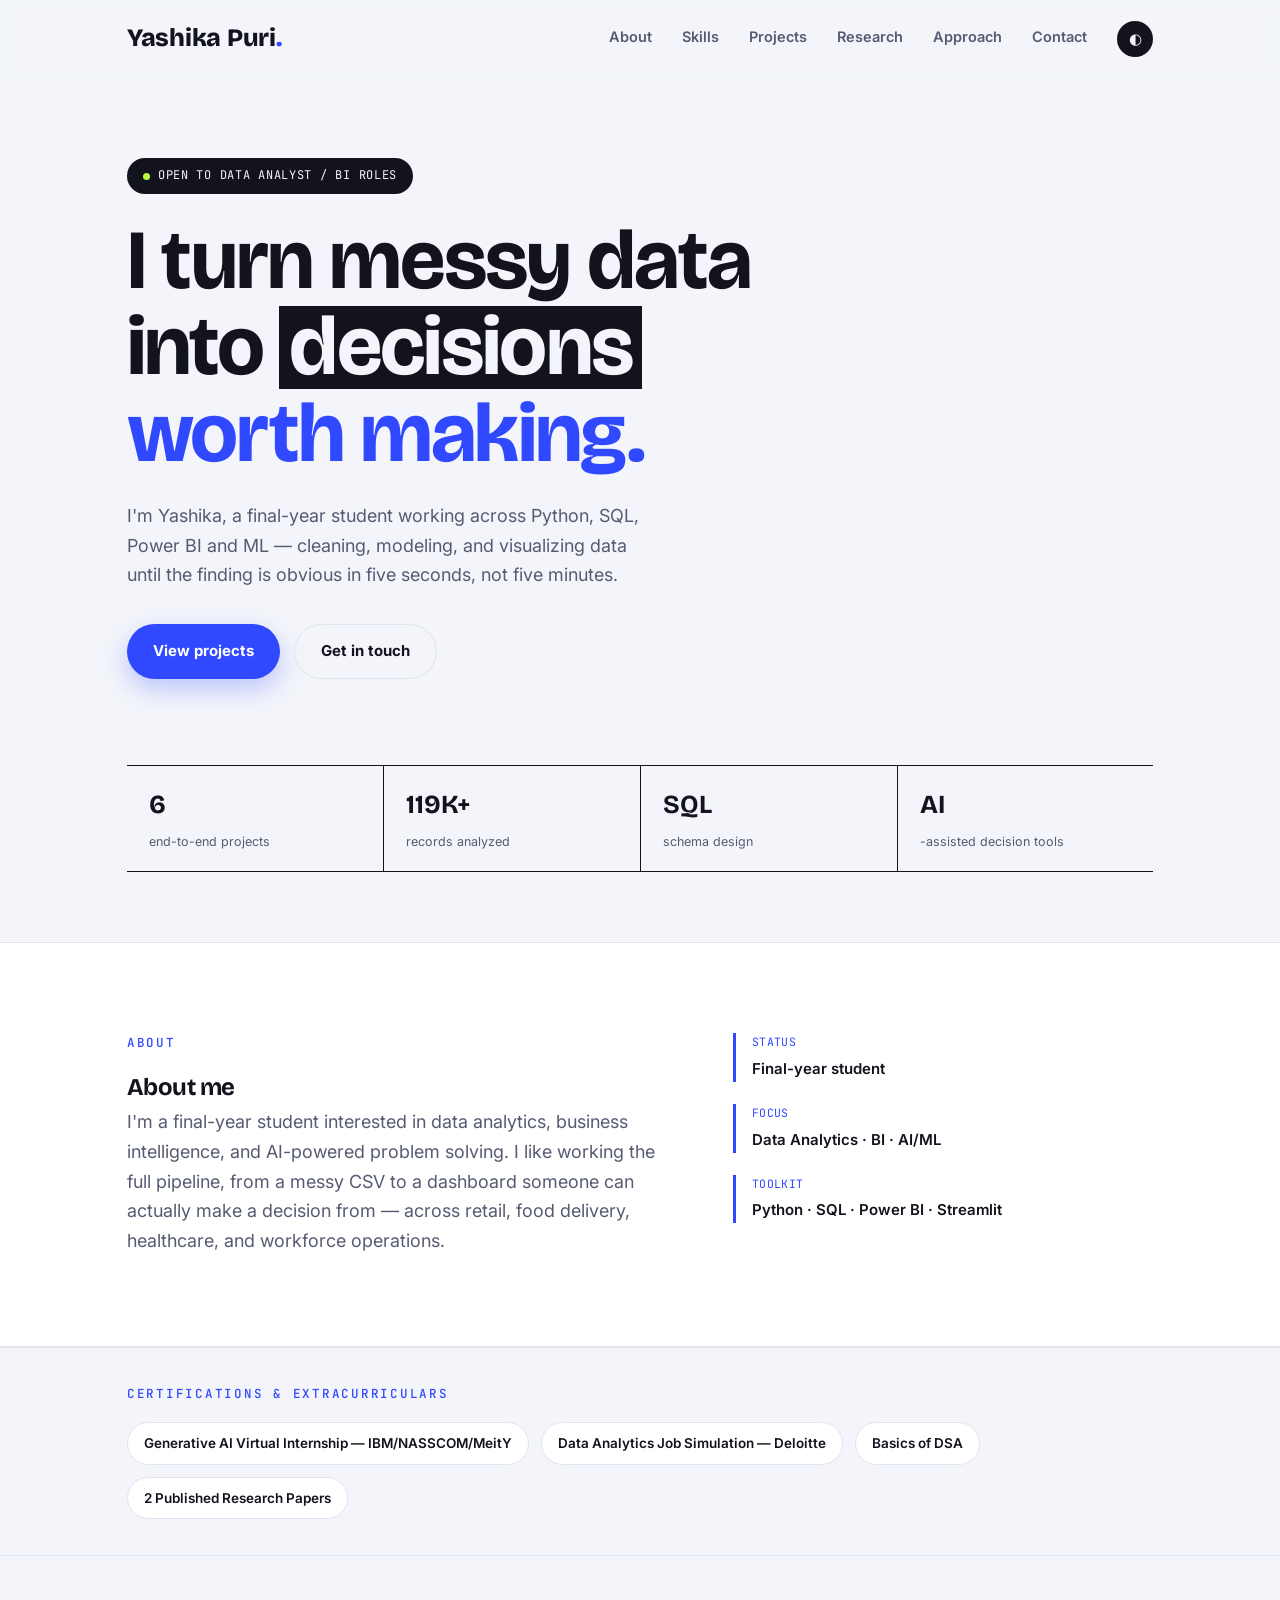
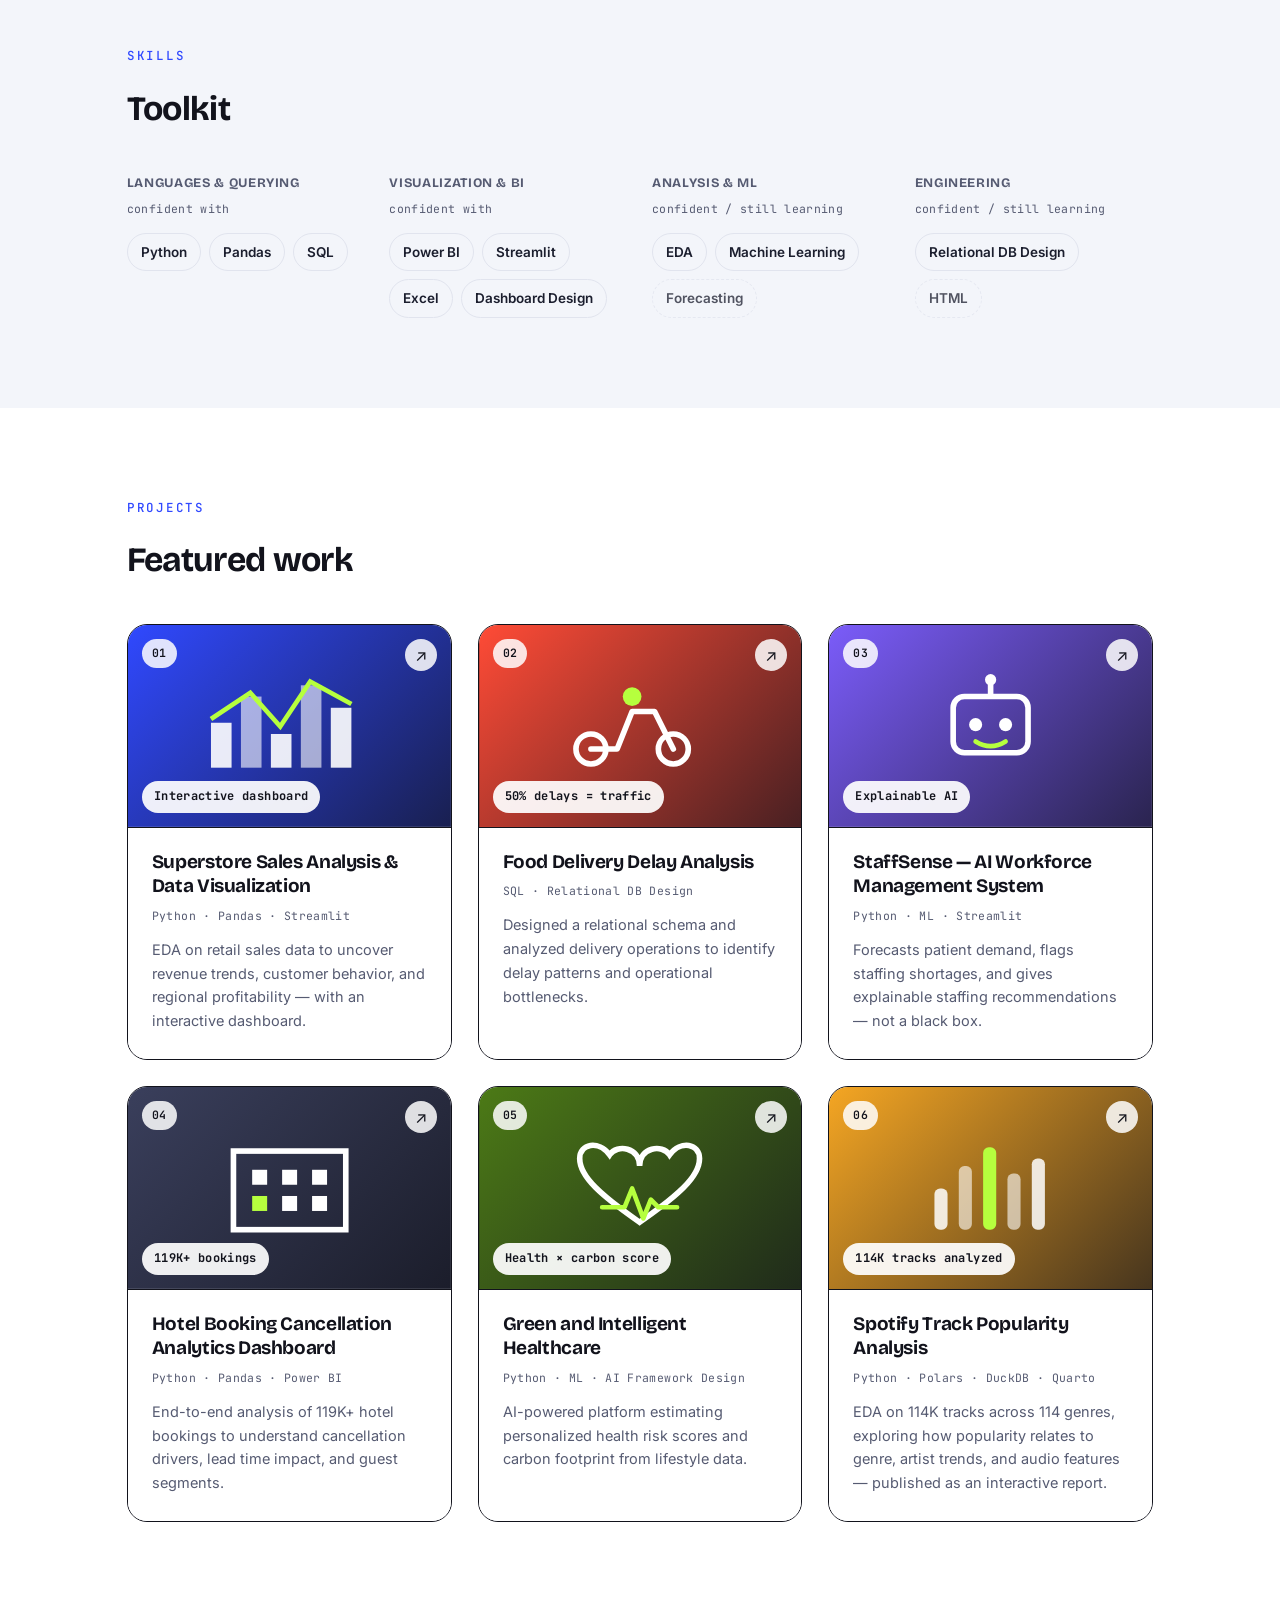
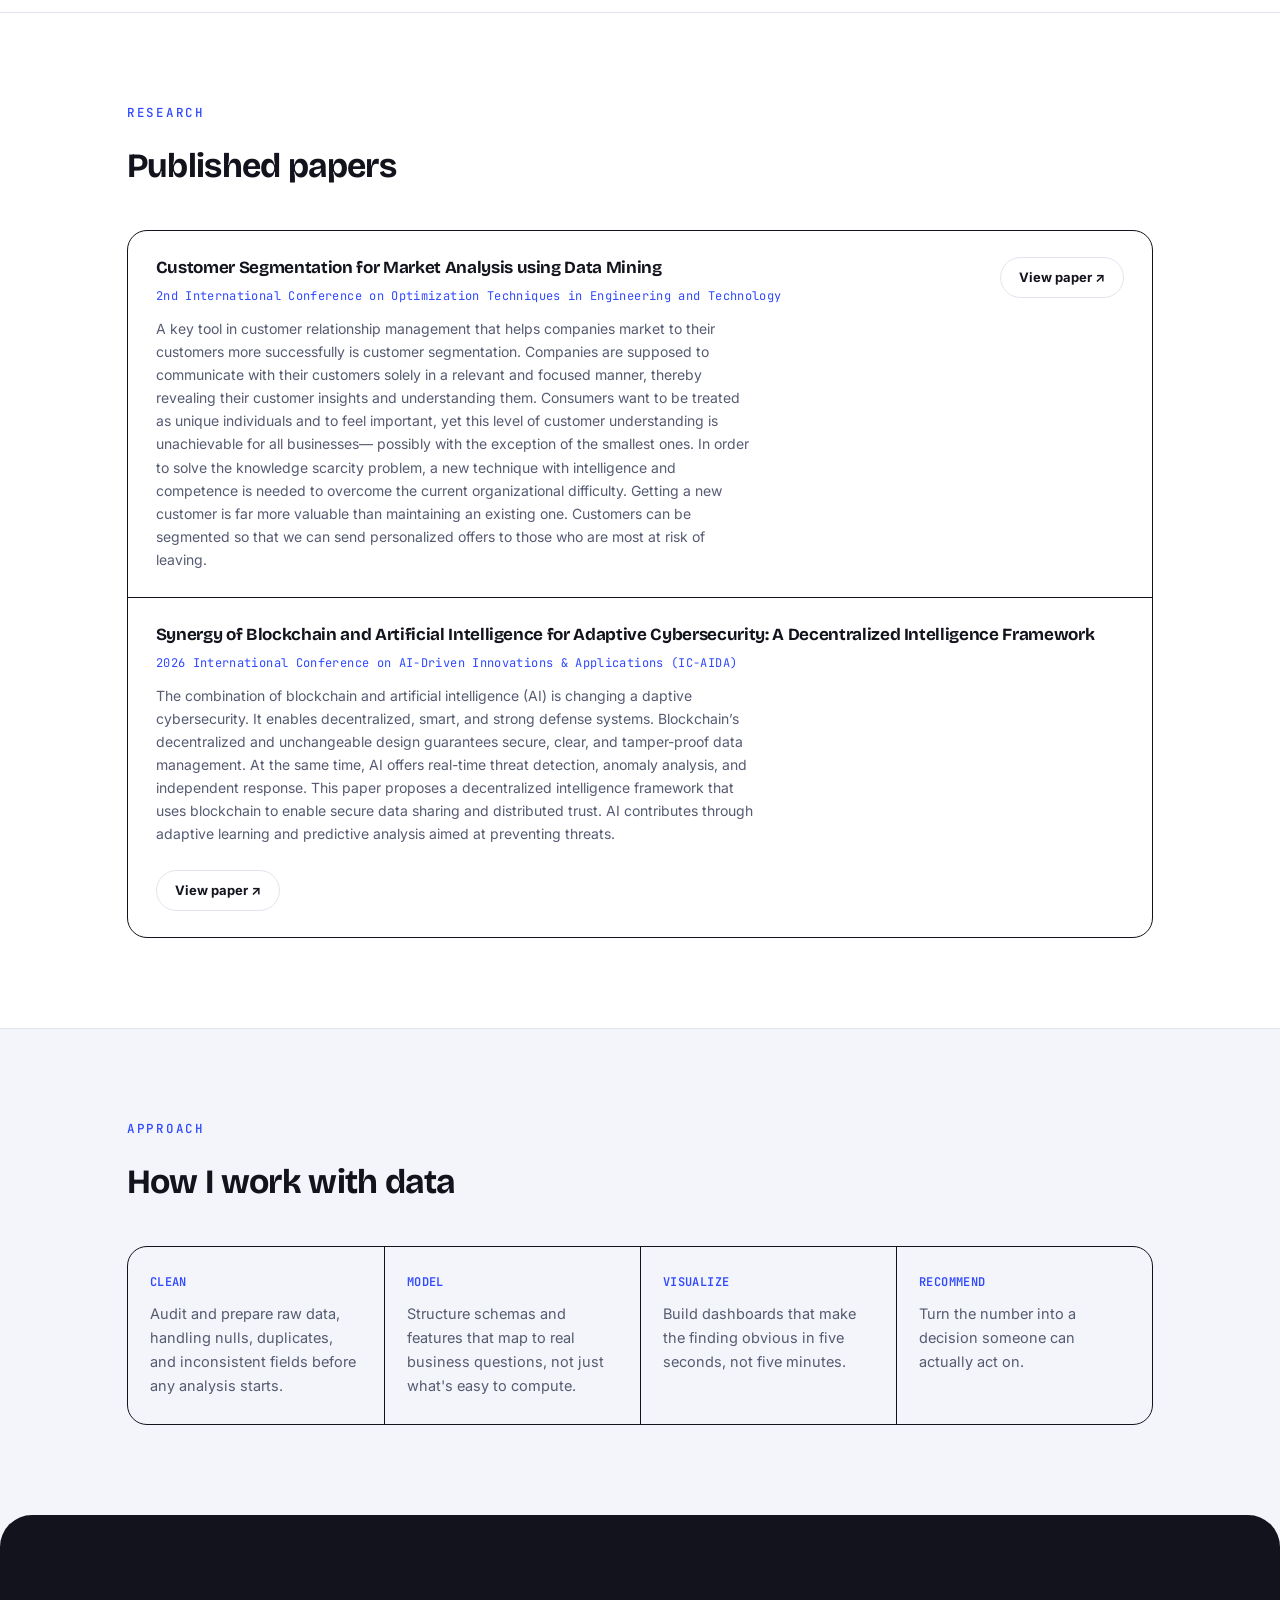
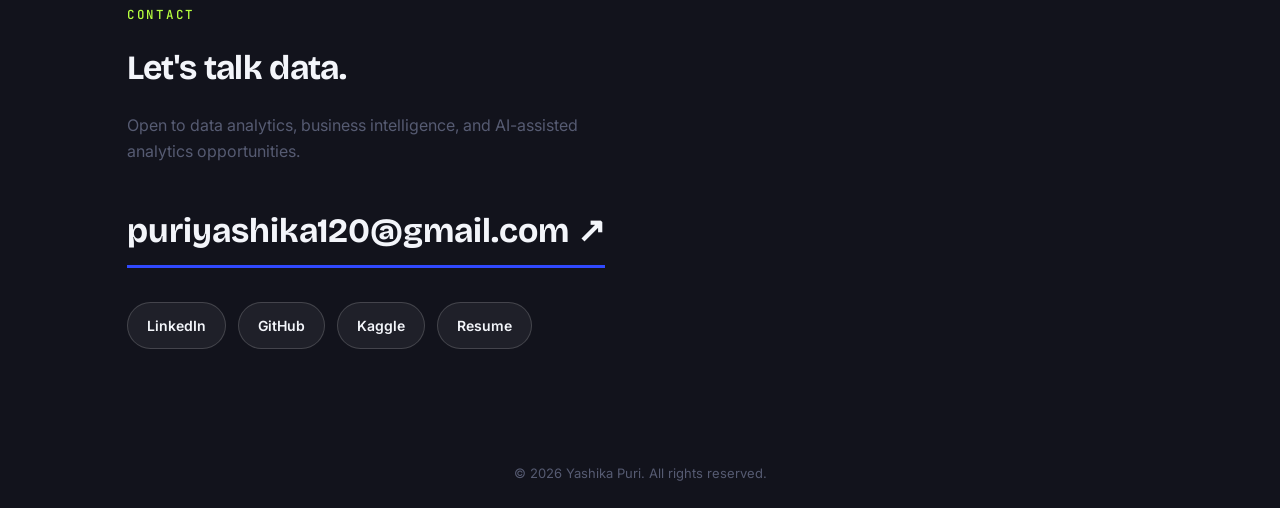
==== commit 44390f4a: "Add Spotify project card" ====
--- a/index.html
+++ b/index.html
@@ -194,7 +194,19 @@
         </div>
       </a>
 
-      
+            <a class="project t-amber reveal" href="projects/spotify-popularity.html">
+        <div class="project-thumb">
+          <span class="project-index mono">06</span>
+          <span class="project-arrow">↗</span>
+          <span class="project-metric mono">114K tracks analyzed</span>
+          <svg viewBox="0 0 100 60"><rect x="20" y="30" width="7" height="22" rx="3" fill="rgba(255,255,255,.85)"/><rect x="33" y="18" width="7" height="34" rx="3" fill="rgba(255,255,255,.6)"/><rect x="46" y="8" width="7" height="44" rx="3" fill="#B6FF3E"/><rect x="59" y="22" width="7" height="30" rx="3" fill="rgba(255,255,255,.6)"/><rect x="72" y="14" width="7" height="38" rx="3" fill="rgba(255,255,255,.85)"/></svg>
+        </div>
+        <div class="project-body">
+          <h3>Spotify Track Popularity Analysis</h3>
+          <span class="project-tools mono">Python · Polars · DuckDB · Quarto</span>
+          <p>EDA on 114K tracks across 114 genres, exploring how popularity relates to genre, artist trends, and audio features — published as an interactive report.</p>
+        </div>
+      </a>
 
     </div>
   </div>
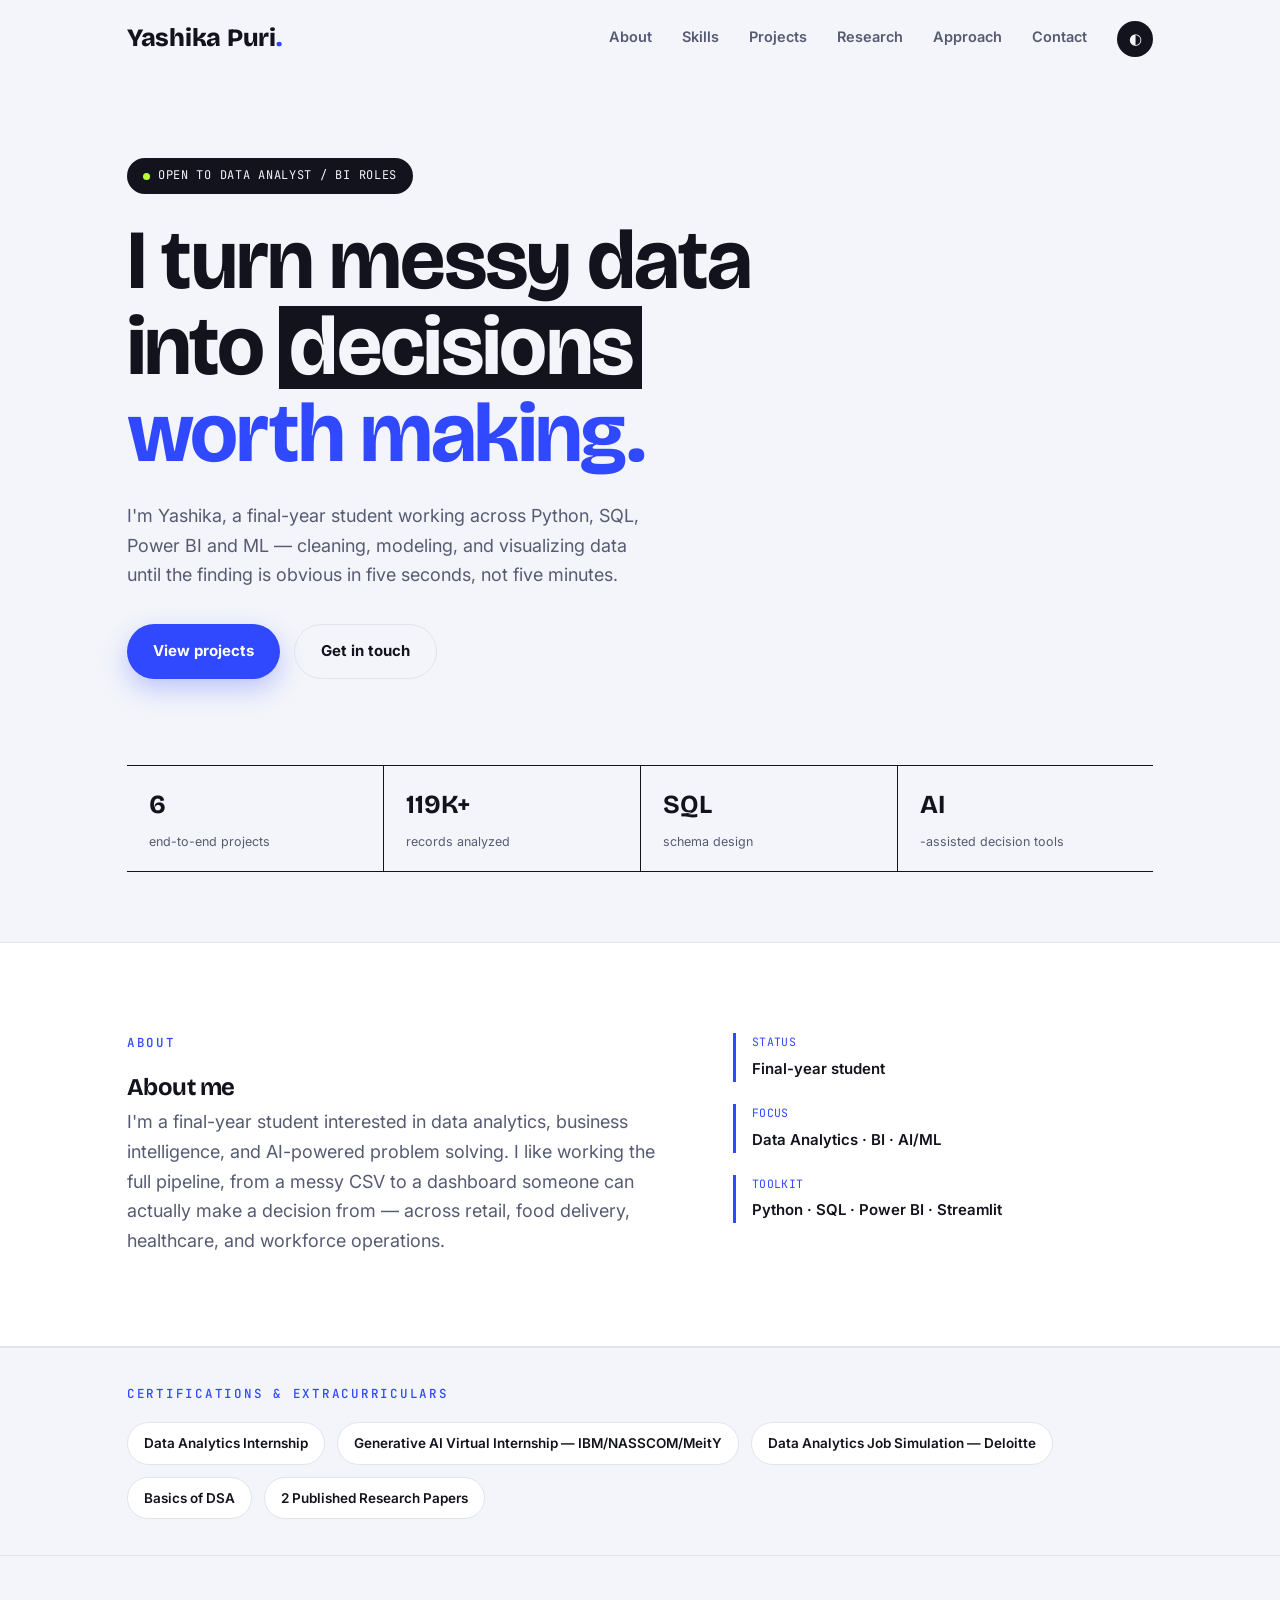
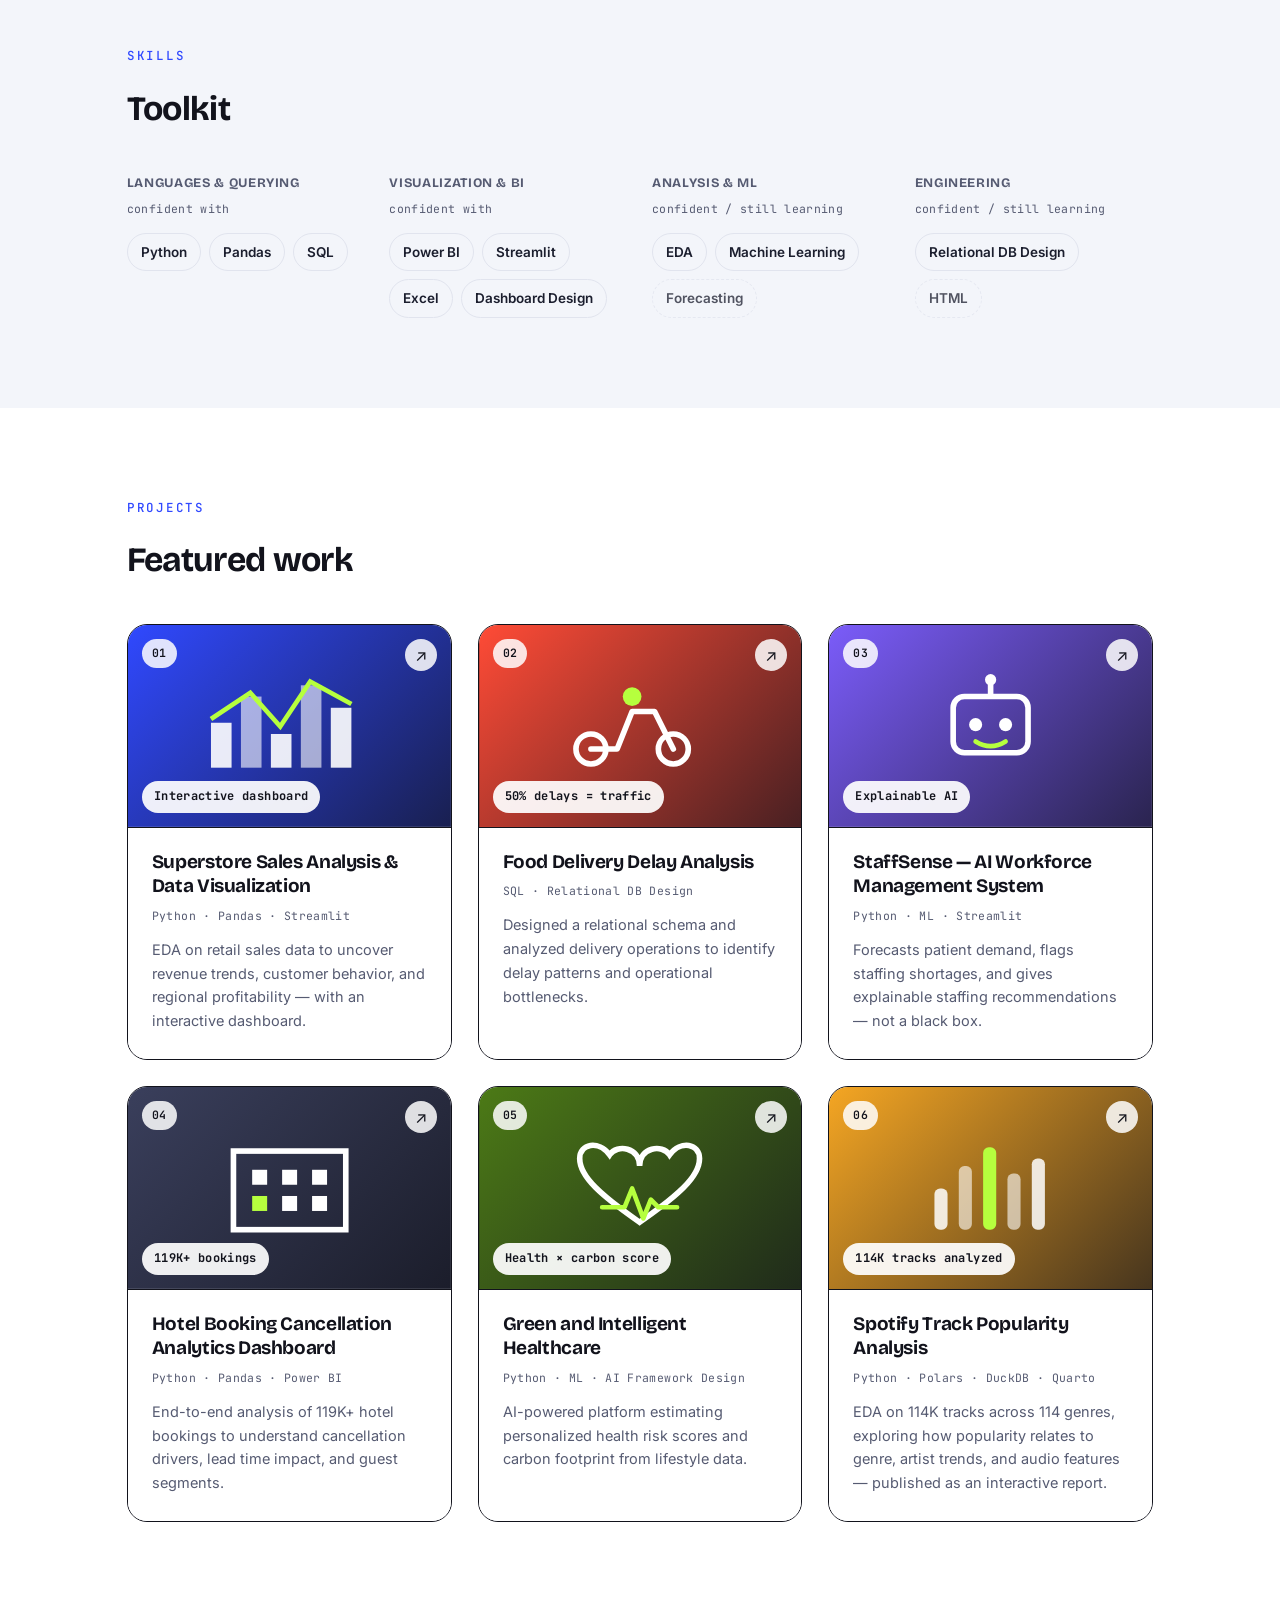
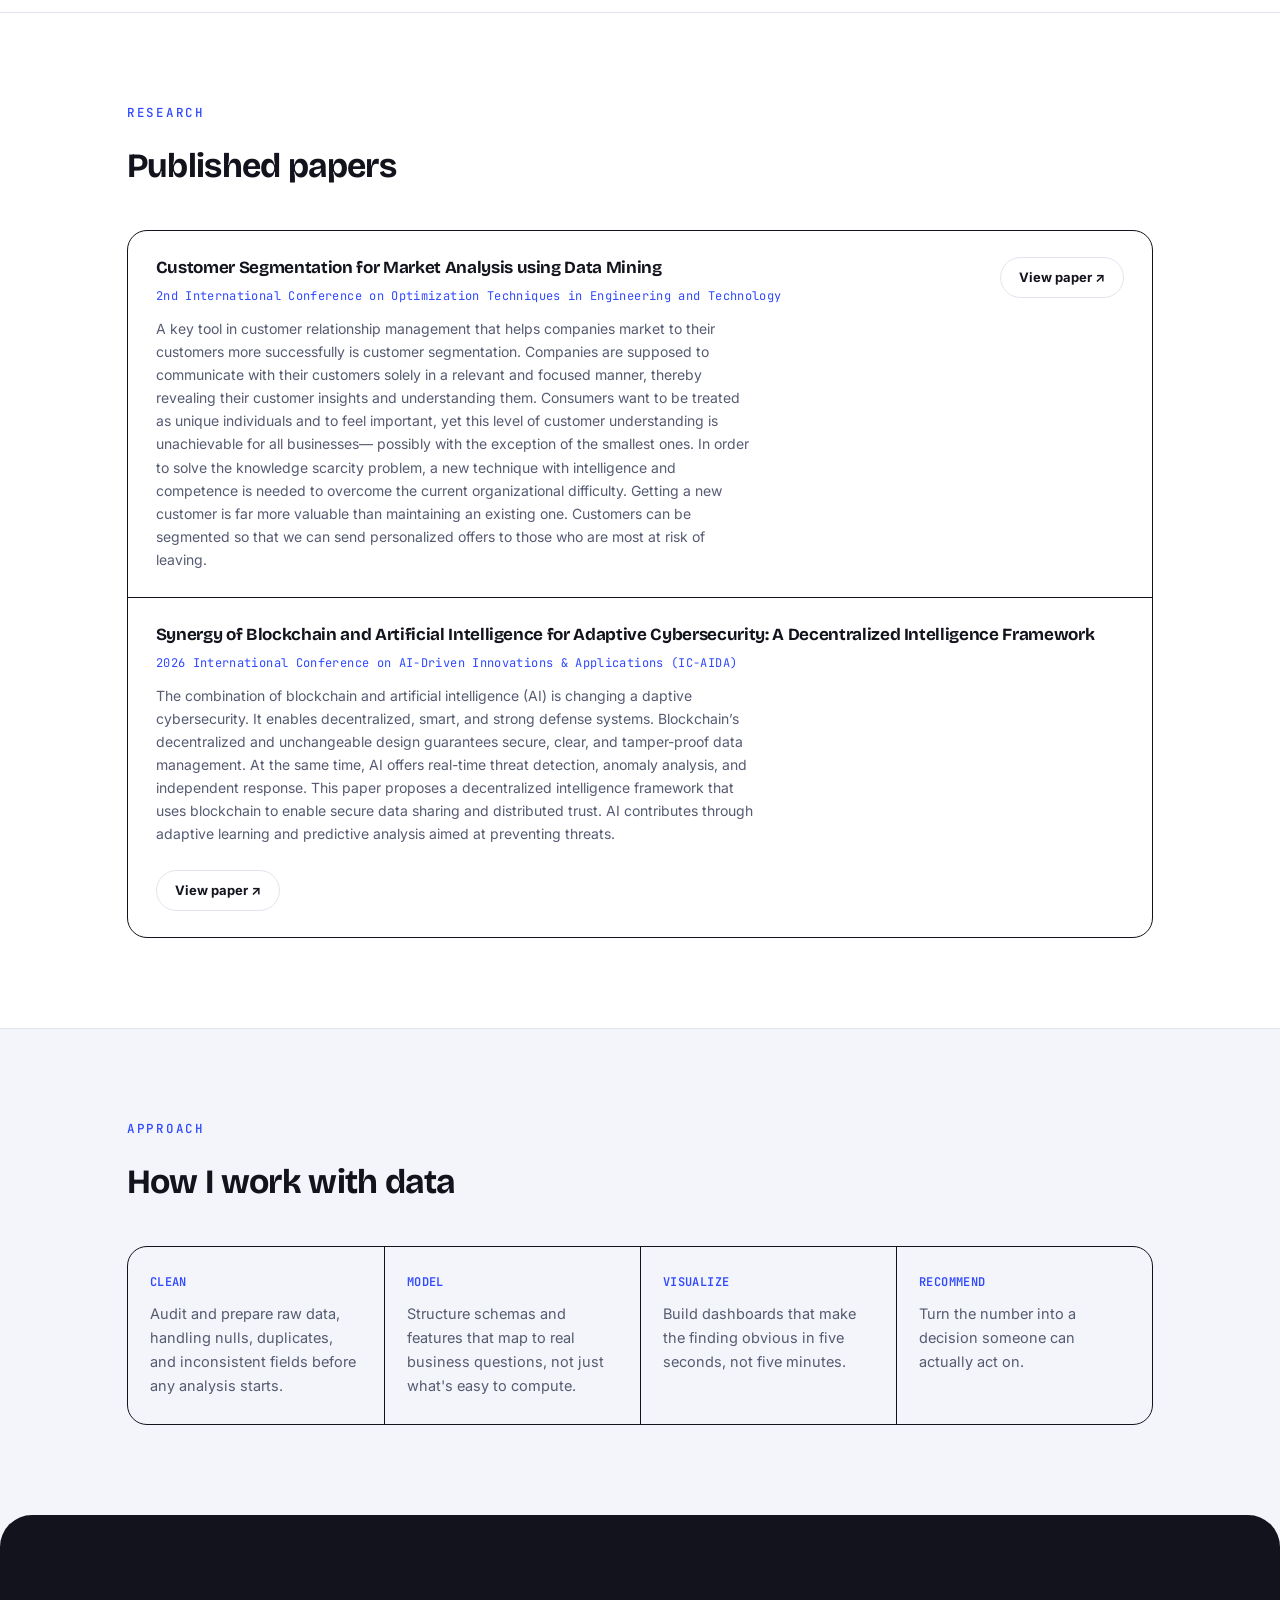
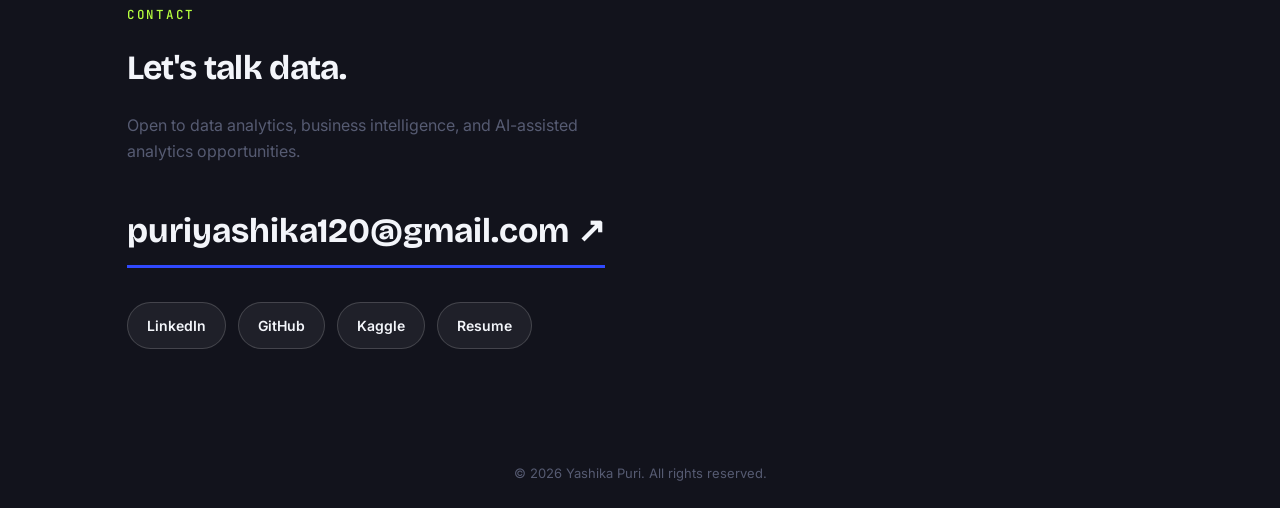
==== commit 6b51ce68: "Add certifications to index.html" ====
--- a/index.html
+++ b/index.html
@@ -80,6 +80,7 @@
   <div class="wrap">
     <span class="eyebrow reveal">CERTIFICATIONS & EXTRACURRICULARS</span>
     <div class="cert-row reveal">
+      <span>Data Analytics Internship</span>
       <span>Generative AI Virtual Internship — IBM/NASSCOM/MeitY</span>
       <span>Data Analytics Job Simulation — Deloitte</span>
       <span>Basics of DSA</span>
@@ -300,4 +301,4 @@
   }
 </script>
 </body>
-</html>+</html>
